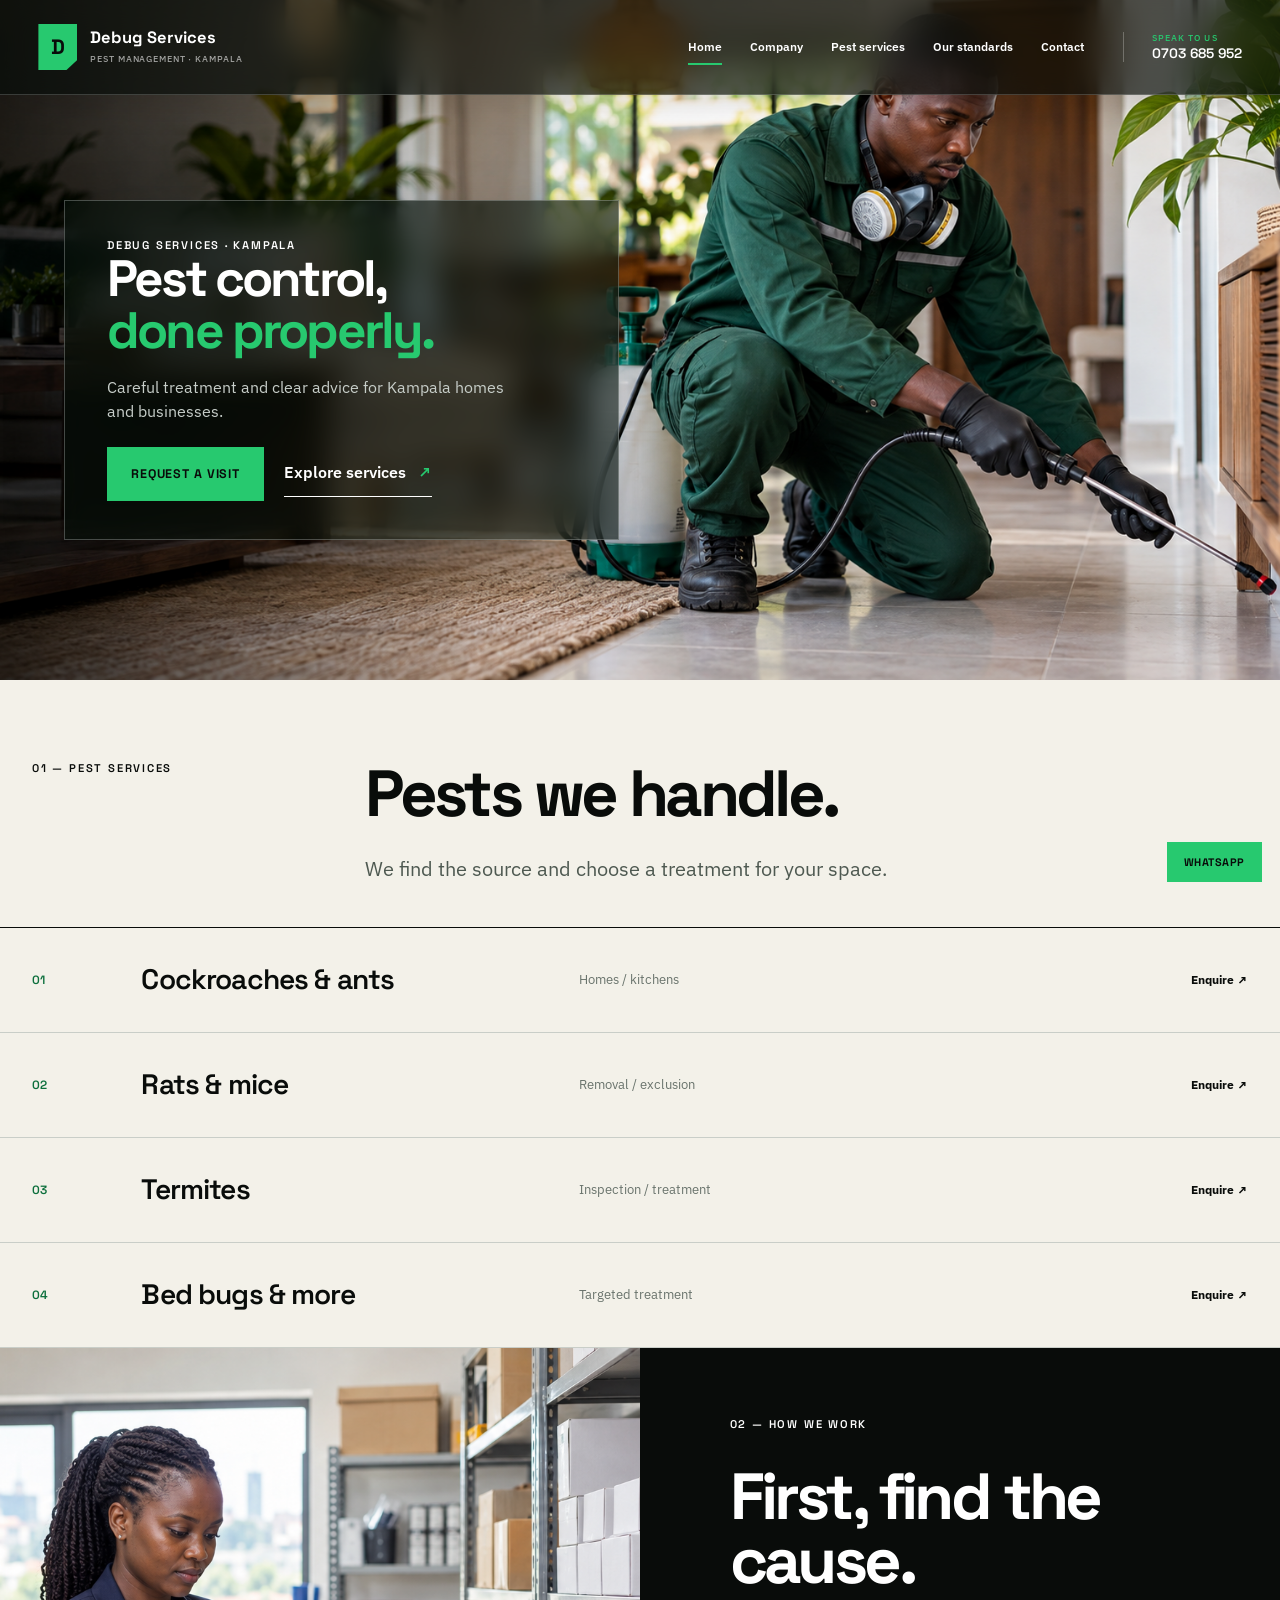
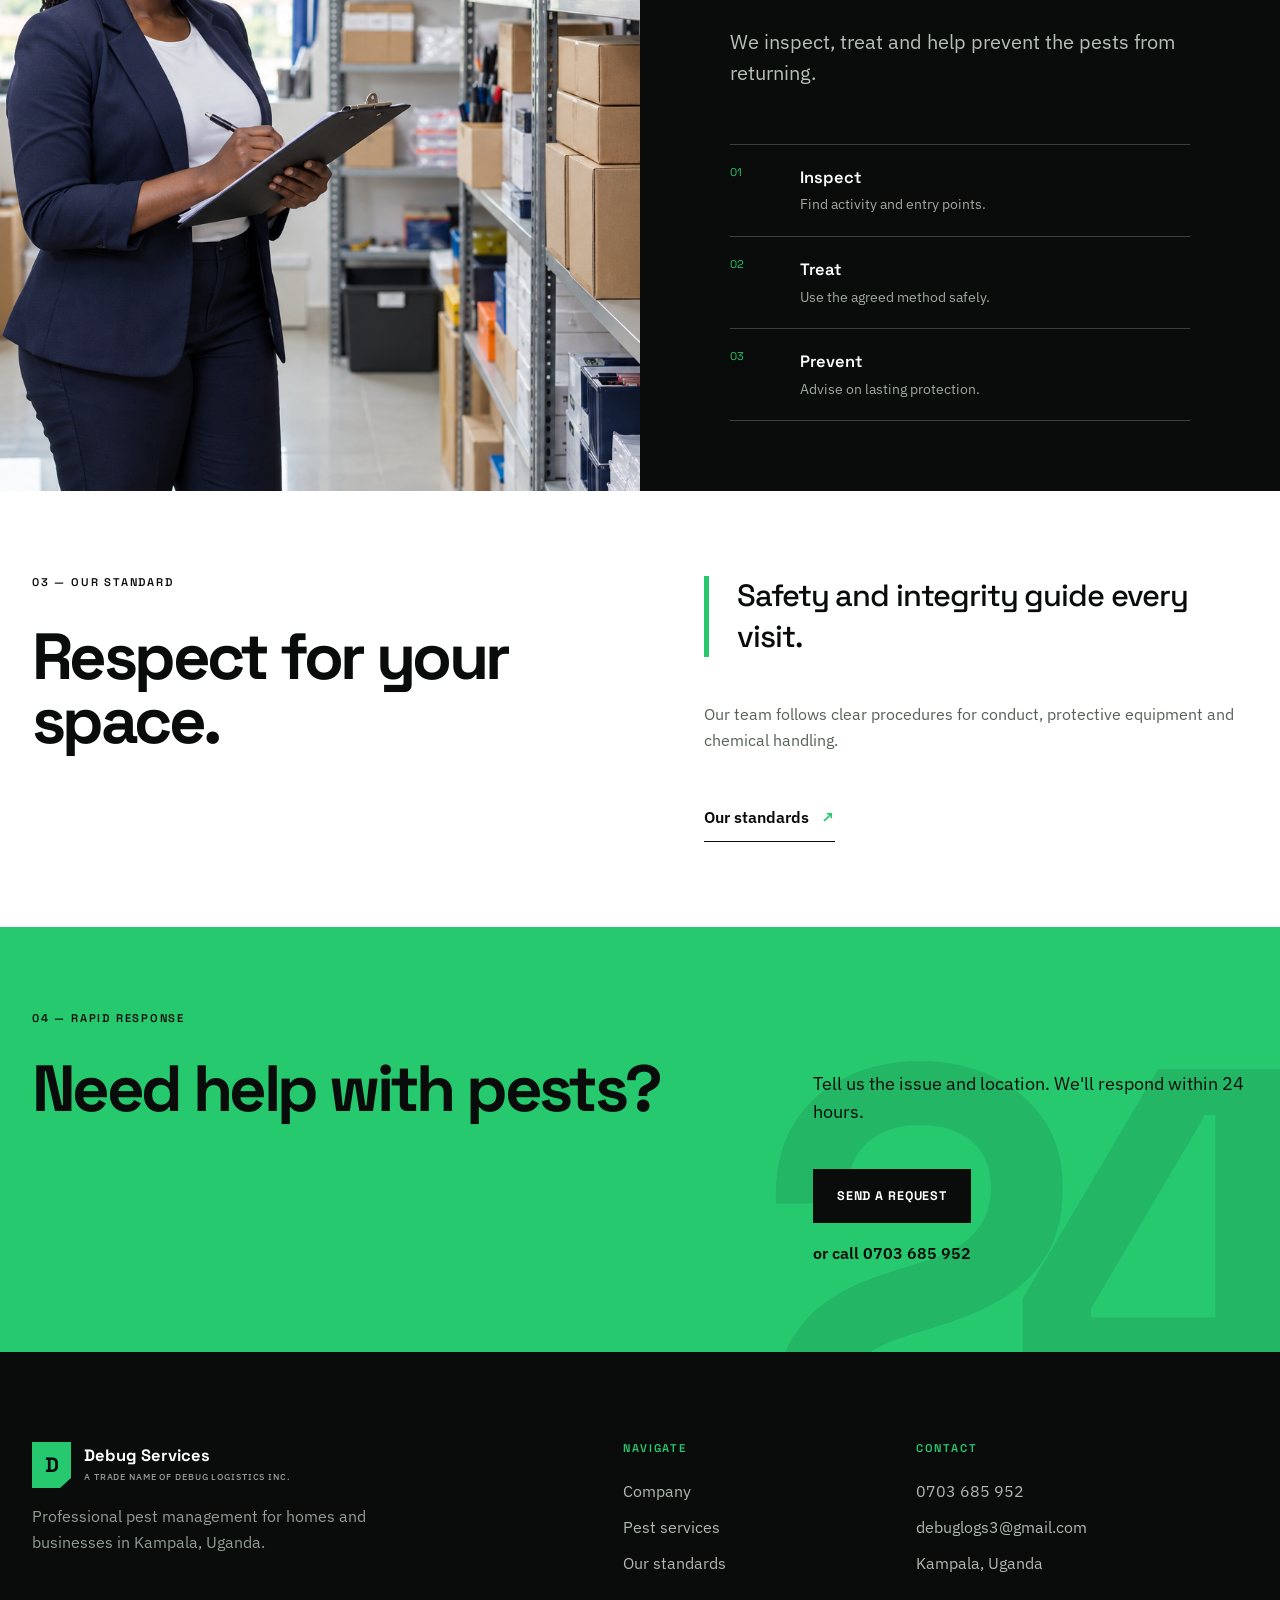
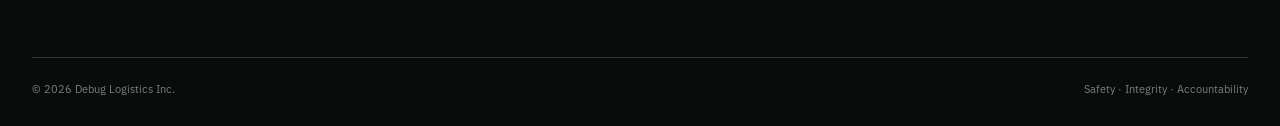
==== index.html @ 0ea34c1d "Shorten home copy and restore compact glass hero" ====
<!doctype html><html lang="en"><head><meta charset="utf-8"><meta name="viewport" content="width=device-width,initial-scale=1"><title>Debug Services | Pest Control in Kampala</title><meta name="description" content="Professional residential and commercial pest management in Kampala, Uganda."><meta name="theme-color" content="#090c0a"><link rel="icon" href="favicon.svg"><link rel="stylesheet" href="assets/styles.css"></head><body>
<header class="site-header"><div class="container header-inner"><a class="brand" href="index.html" aria-label="Debug Services home"><span class="brand-mark">D</span><span class="brand-copy">Debug Services<small>Pest management · Kampala</small></span></a><button class="menu-toggle" aria-expanded="false" aria-label="Open navigation">Menu</button><nav class="nav" aria-label="Main navigation"><a class="active" href="index.html">Home</a><a href="about.html">Company</a><a href="supplies.html">Pest services</a><a href="process.html">Our standards</a><a href="contact.html">Contact</a></nav><a class="header-call" href="tel:+256703685952"><small>Speak to us</small>0703 685 952</a></div></header>
<main>
<section class="hero"><div class="hero-photo"><img src="assets/images/debug-services-hero.png" alt="Pest-control technician treating a Kampala home"></div><div class="hero-block"><p class="issue-label">Debug Services · Kampala</p><h1>Pest control,<br><span>done properly.</span></h1><p>Careful treatment and clear advice for Kampala homes and businesses.</p><div class="hero-actions"><a class="button" href="contact.html#quote">Request a visit</a><a class="plain-link" href="supplies.html">Explore services <span>↗</span></a></div></div></section>

<section class="dispatch"><div class="container dispatch-grid"><p class="section-index">01 — PEST SERVICES</p><div><h2>Pests we handle.</h2><p class="intro">We find the source and choose a treatment for your space.</p></div></div><div class="service-ledger">
<a href="contact.html#quote"><span>01</span><strong>Cockroaches & ants</strong><em>Homes / kitchens</em><b>Enquire ↗</b></a>
<a href="contact.html#quote"><span>02</span><strong>Rats & mice</strong><em>Removal / exclusion</em><b>Enquire ↗</b></a>
<a href="contact.html#quote"><span>03</span><strong>Termites</strong><em>Inspection / treatment</em><b>Enquire ↗</b></a>
<a href="contact.html#quote"><span>04</span><strong>Bed bugs & more</strong><em>Targeted treatment</em><b>Enquire ↗</b></a>
</div></section>

<section class="field-note"><div class="field-image"><img src="assets/images/procurement-stockroom.png" alt="African service professionals reviewing field requirements"></div><div class="field-copy"><p class="section-index">02 — HOW WE WORK</p><h2>First, find the cause.</h2><p class="intro">We inspect, treat and help prevent the pests from returning.</p><ol><li><span>01</span><div><b>Inspect</b><p>Find activity and entry points.</p></div></li><li><span>02</span><div><b>Treat</b><p>Use the agreed method safely.</p></div></li><li><span>03</span><div><b>Prevent</b><p>Advise on lasting protection.</p></div></li></ol></div></section>

<section class="standards"><div class="container"><div class="standards-title"><p class="section-index">03 — OUR STANDARD</p><h2>Respect for your space.</h2></div><div class="standards-body"><blockquote>Safety and integrity guide every visit.</blockquote><p>Our team follows clear procedures for conduct, protective equipment and chemical handling.</p><a class="plain-link" href="process.html">Our standards <span>↗</span></a></div></div></section>

<section class="response"><div class="response-word" aria-hidden="true">24</div><div class="container response-grid"><div><p class="section-index">04 — RAPID RESPONSE</p><h2>Need help with pests?</h2></div><div><p>Tell us the issue and location. We'll respond within 24 hours.</p><a class="button button-dark" href="contact.html#quote">Send a request</a><a class="response-phone" href="tel:+256703685952">or call 0703 685 952</a></div></div></section>
</main>
<footer class="site-footer"><div class="container footer-main"><div><a class="brand" href="index.html"><span class="brand-mark">D</span><span class="brand-copy">Debug Services<small>A trade name of Debug Logistics Inc.</small></span></a><p>Professional pest management for homes and businesses in Kampala, Uganda.</p></div><div><p class="footer-label">Navigate</p><a href="about.html">Company</a><a href="supplies.html">Pest services</a><a href="process.html">Our standards</a></div><div><p class="footer-label">Contact</p><a href="tel:+256703685952">0703 685 952</a><a href="mailto:debuglogs3@gmail.com">debuglogs3@gmail.com</a><p>Kampala, Uganda</p></div></div><div class="container footer-bottom"><span>© <span data-year></span> Debug Logistics Inc.</span><span>Safety · Integrity · Accountability</span></div></footer><a class="whatsapp-float" href="https://wa.me/256703685952" aria-label="Chat on WhatsApp">WhatsApp</a><script src="assets/script.js"></script></body></html>
---- assets/styles.css ----
@import url('https://fonts.googleapis.com/css2?family=IBM+Plex+Sans:wght@400;500;600&family=Space+Grotesk:wght@500;600;700&display=swap');
:root{--black:#090c0a;--coal:#111713;--green:#27c96f;--green-deep:#0c6f3c;--paper:#f3f1e9;--white:#fff;--grey:#a8b0aa;--line:#c9cec8;--display:'Space Grotesk',Arial,sans-serif;--body:'IBM Plex Sans',Arial,sans-serif;--orange:#27c96f;--navy:#090c0a;--navy-2:#111713}
*{box-sizing:border-box}html{scroll-behavior:smooth}body{margin:0;background:var(--paper);color:var(--black);font:400 16px/1.62 var(--body)}body.menu-open{overflow:hidden}a{color:inherit;text-decoration:none}img{display:block;width:100%;height:100%;object-fit:cover}button,input,select,textarea{font:inherit}.container{width:min(1240px,calc(100% - 64px));margin-inline:auto}h1,h2,h3{margin:0;font-family:var(--display);line-height:.98;letter-spacing:-.055em}h1{font-size:clamp(4.2rem,7.7vw,8.5rem)}h2{font-size:clamp(2.8rem,5.1vw,5.7rem)}h3{font-size:1.45rem}.issue-label,.section-index,.footer-label{margin:0;font:600 .7rem/1.2 var(--display);letter-spacing:.16em;text-transform:uppercase}.intro{font-size:clamp(1.12rem,1.6vw,1.35rem);line-height:1.5}.site-header{position:absolute;z-index:50;top:0;width:100%;border-bottom:1px solid rgba(255,255,255,.22);color:#fff}.header-inner{height:94px;display:grid;grid-template-columns:1.2fr auto .8fr;align-items:center;gap:40px}.brand{display:flex;align-items:center;gap:13px}.brand-mark{width:39px;height:46px;display:grid;place-items:center;background:var(--green);color:var(--black);font:700 1.3rem var(--display);clip-path:polygon(0 0,100% 0,100% 78%,72% 100%,0 100%)}.brand-copy{font:700 1.03rem/1 var(--display)}.brand-copy small{display:block;margin-top:6px;color:rgba(255,255,255,.6);font:500 .55rem var(--body);letter-spacing:.1em;text-transform:uppercase}.nav{display:flex;align-items:center;gap:27px}.nav a{position:relative;padding:8px 0;font-size:.76rem;font-weight:600}.nav a:after{content:'';position:absolute;right:0;bottom:0;left:0;height:2px;background:var(--green);transform:scaleX(0);transform-origin:left;transition:transform .22s}.nav a:hover:after,.nav a.active:after{transform:scaleX(1)}.header-call{justify-self:end;border-left:1px solid rgba(255,255,255,.25);padding-left:28px;font:600 .86rem var(--display)}.header-call small{display:block;color:var(--green);font:500 .57rem var(--body);letter-spacing:.12em;text-transform:uppercase}.menu-toggle{display:none}
.hero{position:relative;min-height:920px;background:var(--black);color:#fff}.hero-photo{position:absolute;top:0;right:0;width:58%;height:100%}.hero-photo:before{content:'';position:absolute;z-index:1;inset:0;background:linear-gradient(90deg,var(--black) 0%,transparent 35%)}.hero-block{position:relative;z-index:2;width:min(1240px,calc(100% - 64px));margin:auto;padding-top:230px}.hero-block>p:not(.issue-label){max-width:610px;margin:32px 0;color:#c7cec9;font-size:1.12rem}.hero h1{max-width:820px}.hero h1 span{color:var(--green)}.hero-actions{display:flex;align-items:center;gap:30px}.button{display:inline-flex;min-height:54px;align-items:center;padding:0 24px;background:var(--green);color:var(--black);font:700 .78rem var(--display);text-transform:uppercase;letter-spacing:.07em;transition:background .2s,transform .2s}.button:hover{background:#5ce694;transform:translateY(-2px)}.plain-link{display:inline-flex;gap:12px;align-items:center;padding:10px 0;border-bottom:1px solid currentColor;font-weight:600}.plain-link span{color:var(--green)}.hero-facts{display:flex;gap:0;margin:75px 0 0}.hero-facts div{min-width:185px;padding:17px 25px 0 0;border-top:1px solid rgba(255,255,255,.35)}.hero-facts dt{color:var(--grey);font-size:.67rem;text-transform:uppercase;letter-spacing:.12em}.hero-facts dd{margin:3px 0 0;font-weight:600}.dispatch{padding:130px 0 0}.dispatch-grid{display:grid;grid-template-columns:.45fr 1.55fr;gap:6vw;margin-bottom:75px}.dispatch-grid h2{max-width:900px}.dispatch-grid .intro{max-width:740px;margin:28px 0 0;color:#4e5951}.service-ledger{border-top:1px solid var(--black)}.service-ledger a{display:grid;grid-template-columns:9% 36% 30% 25%;align-items:center;min-height:150px;padding:20px max(32px,calc((100vw - 1240px)/2));border-bottom:1px solid var(--line);transition:background .22s,color .22s}.service-ledger a:hover{background:var(--black);color:#fff}.service-ledger span{color:var(--green-deep);font:600 .75rem var(--display)}.service-ledger strong{font:600 clamp(1.4rem,2.2vw,2rem)/1.1 var(--display);letter-spacing:-.03em}.service-ledger em{color:#69736c;font-style:normal;font-size:.82rem}.service-ledger b{justify-self:end;font-size:.76rem}.field-note{display:grid;grid-template-columns:1fr 1fr;min-height:850px;background:var(--black);color:#fff}.field-image{min-height:700px}.field-image img{object-position:center}.field-copy{padding:110px clamp(40px,7vw,120px)}.field-copy h2{max-width:680px;margin:34px 0}.field-copy>.intro{color:#b8c0ba}.field-copy ol{margin:55px 0 0;padding:0;border-top:1px solid #39423c;list-style:none}.field-copy li{display:grid;grid-template-columns:55px 1fr;gap:15px;padding:20px 0;border-bottom:1px solid #39423c}.field-copy li>span{color:var(--green);font:.7rem var(--display)}.field-copy li b{font:600 1.03rem var(--display)}.field-copy li p{margin:3px 0 0;color:#9fa8a1;font-size:.86rem}.standards{padding:130px 0;background:#fff}.standards>.container{display:grid;grid-template-columns:1fr 1fr;gap:10vw}.standards-title h2{margin-top:35px}.standards-body blockquote{margin:0 0 45px;padding-left:28px;border-left:5px solid var(--green);font:500 clamp(1.5rem,2.4vw,2.2rem)/1.32 var(--display);letter-spacing:-.035em}.standards-body>p{max-width:620px;color:#566159}.standards-body .plain-link{margin-top:25px}.response{position:relative;overflow:hidden;padding:140px 0;background:var(--green)}.response-word{position:absolute;right:-.03em;bottom:-.35em;color:rgba(9,12,10,.1);font:700 35rem/1 var(--display);letter-spacing:-.12em}.response-grid{position:relative;display:grid;grid-template-columns:1.2fr .8fr;gap:10vw}.response h2{margin-top:32px}.response-grid>div:last-child{padding-top:40px}.response-grid>div:last-child p{max-width:500px;font-size:1.1rem}.button-dark{margin-top:25px;background:var(--black);color:#fff}.button-dark:hover{background:#202820}.response-phone{display:block;margin-top:18px;font-weight:600}.site-footer{padding:90px 0 28px;background:var(--black);color:#fff}.footer-main{display:grid;grid-template-columns:1.6fr .7fr 1fr;gap:60px}.footer-main>div:first-child>p{max-width:390px;color:#929c95}.footer-main div:not(:first-child) a,.footer-main div:not(:first-child)>p:not(.footer-label){display:block;margin:10px 0;color:#b0b8b2}.footer-label{margin-bottom:24px;color:var(--green)}.footer-bottom{display:flex;justify-content:space-between;margin-top:70px;padding-top:22px;border-top:1px solid #303832;color:#78827a;font-size:.7rem}.whatsapp-float{position:fixed;right:18px;bottom:18px;z-index:80;padding:13px 17px;background:var(--green);color:var(--black);font:700 .68rem var(--display);letter-spacing:.05em;text-transform:uppercase}
.page-hero{padding:210px 0 105px;background:var(--black);color:#fff}.page-hero-grid{display:grid;grid-template-columns:1.1fr .9fr;gap:10vw;align-items:end}.page-hero h1{font-size:clamp(3.7rem,6.5vw,7rem)}.page-hero p:last-child{color:#acb5ae;font-size:1.12rem}.section{padding:120px 0}.section-heading{display:grid;grid-template-columns:1.1fr .9fr;gap:9vw;margin-bottom:70px}.section-heading>p{color:#58625b}.story-grid{display:grid;grid-template-columns:1fr 1fr;gap:9vw;align-items:center}.story-visual{height:690px}.story-copy .lede{font-size:1.2rem}.category-grid,.values{display:grid;grid-template-columns:repeat(2,1fr);border-top:1px solid var(--black)}.category,.value{min-height:300px;padding:40px 55px 40px 0;border-bottom:1px solid var(--line)}.category:nth-child(even),.value:nth-child(even){padding-left:55px;border-left:1px solid var(--line)}.scope-list{padding:0;list-style:none}.scope-list li{padding:9px 0;border-bottom:1px solid var(--line)}.process-section{background:var(--black);color:#fff}.process-grid{display:grid;grid-template-columns:repeat(4,1fr);margin-top:65px;border-top:1px solid #465048}.process-grid article{padding:35px 30px 20px 0;border-right:1px solid #465048}.process-grid article+article{padding-left:30px}.process-grid span{color:var(--green);font:.7rem var(--display)}.process-grid h3{margin:45px 0 12px}.process-grid p{color:#9da69f;font-size:.86rem}.contact-grid{display:grid;grid-template-columns:.75fr 1.25fr;gap:10vw}.contact-row{display:block;padding:18px 0;border-bottom:1px solid var(--line)}.contact-row small{display:block;color:#667169;text-transform:uppercase}.quote-form{padding:48px;border:1px solid var(--black);background:#fff}.form-grid{display:grid;grid-template-columns:1fr 1fr;gap:20px}.field{margin-bottom:18px}.field.full{grid-column:1/-1}.field label{display:block;margin-bottom:6px;font-weight:600}.field input,.field select,.field textarea{width:100%;padding:14px;border:1px solid #929a94;border-radius:0;background:#fff}.field input:focus,.field select:focus,.field textarea:focus{outline:3px solid rgba(39,201,111,.35);border-color:var(--green-deep)}.field textarea{min-height:140px}.form-note,.form-status{color:#657068;font-size:.76rem}:focus-visible{outline:3px solid var(--green);outline-offset:4px}
@media(max-width:980px){.container,.hero-block{width:min(100% - 36px,760px)}.header-inner{height:78px;grid-template-columns:1fr auto}.header-call{display:none}.menu-toggle{display:block;position:relative;z-index:120;min-width:52px;min-height:44px;border:1px solid rgba(255,255,255,.5);background:transparent;color:#fff}.nav{position:fixed;inset:0;z-index:110;display:flex;flex-direction:column;align-items:stretch;gap:0;padding:110px 28px 35px;background:var(--black);transform:translateX(101%);transition:transform .25s}.nav.open{transform:none}.nav a{padding:15px 0;border-bottom:1px solid #303832;font:600 1.35rem var(--display)}.hero{min-height:850px}.hero-photo{width:100%;opacity:.5}.hero-photo:before{background:rgba(9,12,10,.28)}.hero-block{padding-top:190px}.hero-block>p:not(.issue-label){max-width:560px}.dispatch-grid,.standards>.container,.response-grid,.page-hero-grid,.section-heading,.story-grid,.contact-grid{grid-template-columns:1fr;gap:40px}.service-ledger a{grid-template-columns:50px 1fr auto;padding:25px 18px}.service-ledger em{display:none}.field-note{grid-template-columns:1fr}.field-image{height:520px;min-height:0}.field-copy{padding:80px 30px}.process-grid{grid-template-columns:1fr 1fr}.response-word{font-size:22rem}.footer-main{grid-template-columns:1fr 1fr}.footer-main>div:first-child{grid-column:1/-1}.story-visual{height:520px}}
@media(max-width:580px){body{overflow-x:hidden}h1{font-size:3rem;line-height:1.02}.hero h1 span{display:block}.hero-block>*{min-width:0}.section{padding:85px 0}.hero{min-height:800px}.hero-block{padding-top:145px}.hero-actions{align-items:flex-start;flex-direction:column;gap:15px}.hero-facts{display:grid;grid-template-columns:1fr 1fr;gap:0;margin-top:42px}.hero-facts div{min-width:0;padding-right:10px}.hero-facts div:last-child{grid-column:1/-1}.hero-facts dd{font-size:.78rem}.dispatch{padding-top:90px}.service-ledger a{grid-template-columns:36px 1fr;min-height:120px}.service-ledger a b{display:none}.field-image{height:400px}.standards,.response{padding:90px 0}.category-grid,.values,.process-grid,.form-grid{grid-template-columns:1fr}.category:nth-child(even),.value:nth-child(even){padding-left:0;border-left:0}.process-grid article,.process-grid article+article{padding:28px 0;border-right:0;border-bottom:1px solid #465048}.quote-form{padding:28px}.footer-main{grid-template-columns:1fr}.footer-main>div:first-child{grid-column:auto}.footer-bottom{flex-direction:column;gap:8px}.response-word{font-size:15rem}}
@media(prefers-reduced-motion:reduce){*{scroll-behavior:auto!important;transition:none!important}}
.btn{display:inline-flex;min-height:52px;align-items:center;padding:0 22px;background:var(--green);color:var(--black);font:700 .76rem var(--display);text-transform:uppercase;letter-spacing:.06em}.btn-small{min-height:44px}.eyebrow{margin:0 0 20px;color:var(--green-deep);font:600 .7rem var(--display);letter-spacing:.15em;text-transform:uppercase}.eyebrow.light{color:var(--green)}
.site-header{background:rgba(7,12,9,.58);border-bottom-color:rgba(255,255,255,.18);backdrop-filter:blur(18px) saturate(125%);-webkit-backdrop-filter:blur(18px) saturate(125%)}
.site-header .header-inner{width:100%;max-width:none;margin:0;padding-inline:clamp(22px,3vw,58px);grid-template-columns:auto 1fr auto;gap:clamp(28px,4vw,76px)}
.site-header .nav{justify-self:start;gap:clamp(20px,2.2vw,38px)}
.hero-photo img{object-position:right center}
@media(max-width:980px){.site-header{background:rgba(7,12,9,.72)}.site-header .header-inner{padding-inline:18px;grid-template-columns:1fr auto;gap:18px}.hero-photo img{object-position:72% center}}

/* Refined hero and persistent navigation */
.site-header{position:fixed;background:rgba(7,12,9,.68);box-shadow:0 10px 34px rgba(0,0,0,.12)}
.site-header .header-inner{grid-template-columns:1fr auto auto;gap:clamp(28px,3vw,54px)}
.site-header .nav{justify-self:end}
.hero{min-height:900px}
.hero-photo{width:100%}
.hero-photo:before{background:rgba(9,12,10,.08)}
.hero-photo img{object-position:65% center}
.hero-block{top:165px;width:min(680px,calc(100% - 64px));margin:0 0 0 clamp(32px,5vw,96px);padding:48px 52px;background:rgba(7,12,9,.7);border:1px solid rgba(255,255,255,.2);box-shadow:0 24px 70px rgba(0,0,0,.24);backdrop-filter:blur(13px) saturate(115%);-webkit-backdrop-filter:blur(13px) saturate(115%)}
.hero h1{max-width:600px;font-size:clamp(3.5rem,5.1vw,5.8rem)}
.hero-block>p:not(.issue-label){margin:24px 0;font-size:1rem}
.hero-facts{margin-top:40px}
.page-hero{padding-top:225px}
@media(max-width:980px){.site-header .header-inner{grid-template-columns:1fr auto}.site-header .nav{justify-self:stretch}.hero{min-height:860px}.hero-photo{opacity:1}.hero-photo:before{background:rgba(9,12,10,.22)}.hero-photo img{object-position:68% center}.hero-block{top:125px;width:calc(100% - 36px);margin-inline:18px;padding:38px;background:rgba(7,12,9,.7)}.hero h1{font-size:clamp(3.2rem,9vw,5.1rem)}}
@media(max-width:580px){.hero{min-height:850px}.hero-block{top:105px;padding:28px 24px}.hero h1{font-size:2.85rem}.hero-block>p:not(.issue-label){font-size:.94rem}.hero-facts{margin-top:32px}}

/* Home: a compact glass panel leaves the field photograph in view. */
.hero{min-height:680px;display:flex;align-items:center}
.hero-photo{width:100%;height:100%;inset:0}
.hero-photo:before{display:none}
.hero-photo img{object-position:68% center}
.hero-block{top:auto;width:min(555px,calc(100% - 64px));margin:94px 0 34px clamp(32px,5vw,96px);padding:38px 42px;background:rgba(5,17,11,.62);border:1px solid rgba(255,255,255,.25);box-shadow:0 22px 56px rgba(0,0,0,.22);backdrop-filter:blur(16px) saturate(125%);-webkit-backdrop-filter:blur(16px) saturate(125%)}
.hero h1{max-width:480px;font-size:clamp(3.1rem,4vw,4.3rem);line-height:1.02}
.hero-block>p:not(.issue-label){max-width:420px;margin:18px 0 24px;font-size:1rem;line-height:1.5}
.hero-actions{gap:20px}
.dispatch{padding-top:82px}
.dispatch-grid{margin-bottom:42px}
.service-ledger a{min-height:105px}
.field-note{min-height:0}
.field-image{min-height:530px}
.field-copy{padding-top:70px;padding-bottom:70px}
.standards{padding:85px 0}
.response{padding:85px 0}

@media(max-width:980px){
  .site-header{height:72px;background:#0b100d;backdrop-filter:none;-webkit-backdrop-filter:none}
  .site-header .header-inner{height:72px}
  .site-header .nav{position:fixed;inset:0;width:100vw;height:100dvh;display:flex;flex-direction:column;justify-content:flex-start;align-items:stretch;gap:0;padding:96px 24px 32px;background:#0b100d;overflow-y:auto;overscroll-behavior:contain;z-index:110;transform:translateX(101%);transition:transform .25s ease}
  .site-header .nav.open{transform:translateX(0)}
  .site-header .nav a{display:flex;align-items:center;min-height:60px;padding:8px 2px;border-bottom:1px solid #344038;font:600 1.17rem/1.2 var(--display)}
  .site-header .nav a:after{display:none}
  .site-header .nav a.active{color:var(--green)}
  .menu-toggle{z-index:120;min-width:60px}
  .hero{display:block;min-height:0;padding-top:72px;background:var(--black)}
  .hero-photo{position:relative;inset:auto;width:100%;height:350px;opacity:1}
  .hero-photo:before{display:none}
  .hero-photo img{object-position:68% center}
  .hero-block{position:relative;top:auto;width:calc(100% - 48px);max-width:720px;margin:-60px auto 36px;padding:28px 32px;background:rgba(5,17,11,.82);border:1px solid rgba(255,255,255,.22);box-shadow:0 18px 42px rgba(0,0,0,.23);backdrop-filter:blur(16px) saturate(125%);-webkit-backdrop-filter:blur(16px) saturate(125%)}
  .hero h1{max-width:680px;font-size:clamp(2.8rem,6vw,3.8rem)}
  .hero-block>p:not(.issue-label){max-width:650px}
  .dispatch{padding-top:76px}
  .field-image{min-height:0}
  .page-hero{padding-top:145px}
}

@media(max-width:580px){
  .site-header .header-inner{padding-inline:18px}
  .brand{gap:10px}
  .brand-mark{width:34px;height:40px}
  .brand-copy{font-size:.91rem}
  .brand-copy small{font-size:.48rem}
  .hero-photo{height:250px}
  .hero-photo img{object-position:68% center}
  .hero-block{width:calc(100% - 32px);margin:-38px 16px 30px;padding:22px}
  .hero h1{font-size:clamp(2.1rem,8.5vw,2.55rem);line-height:1.03}
  .hero-block>p:not(.issue-label){margin:15px 0 19px;font-size:.9rem;line-height:1.5}
  .hero-actions{flex-direction:row;flex-wrap:wrap;align-items:center;gap:10px 18px}
  .hero-actions .button{min-height:48px}
  .hero-actions .plain-link{font-size:.82rem}
  .section{padding:68px 0}
  h2{font-size:clamp(2rem,8vw,2.7rem);line-height:1.07}
  .dispatch{padding-top:68px}
  .dispatch-grid{gap:16px;margin-bottom:36px}
  .dispatch-grid .intro{margin-top:18px;font-size:1rem}
  .service-ledger a{min-height:0;padding:20px 18px}
  .service-ledger strong{font-size:1.23rem}
  .field-image{height:270px}
  .field-copy{padding:62px 22px}
  .field-copy h2{margin:22px 0}
  .field-copy>.intro{font-size:1rem}
  .field-copy ol{margin-top:30px}
  .standards,.response{padding:68px 0}
  .standards-title h2,.response h2{margin-top:20px}
  .standards-body blockquote{font-size:1.34rem}
  .page-hero{padding:130px 0 62px}
  .page-hero h1{font-size:clamp(2.4rem,9vw,3rem)}
  .page-hero p:last-child{font-size:1rem}
  .category,.value{min-height:0;padding:25px 0}
  .category h3,.value h3{font-size:1.24rem}
  .quote-form{padding:22px}
  .whatsapp-float{display:none}
}
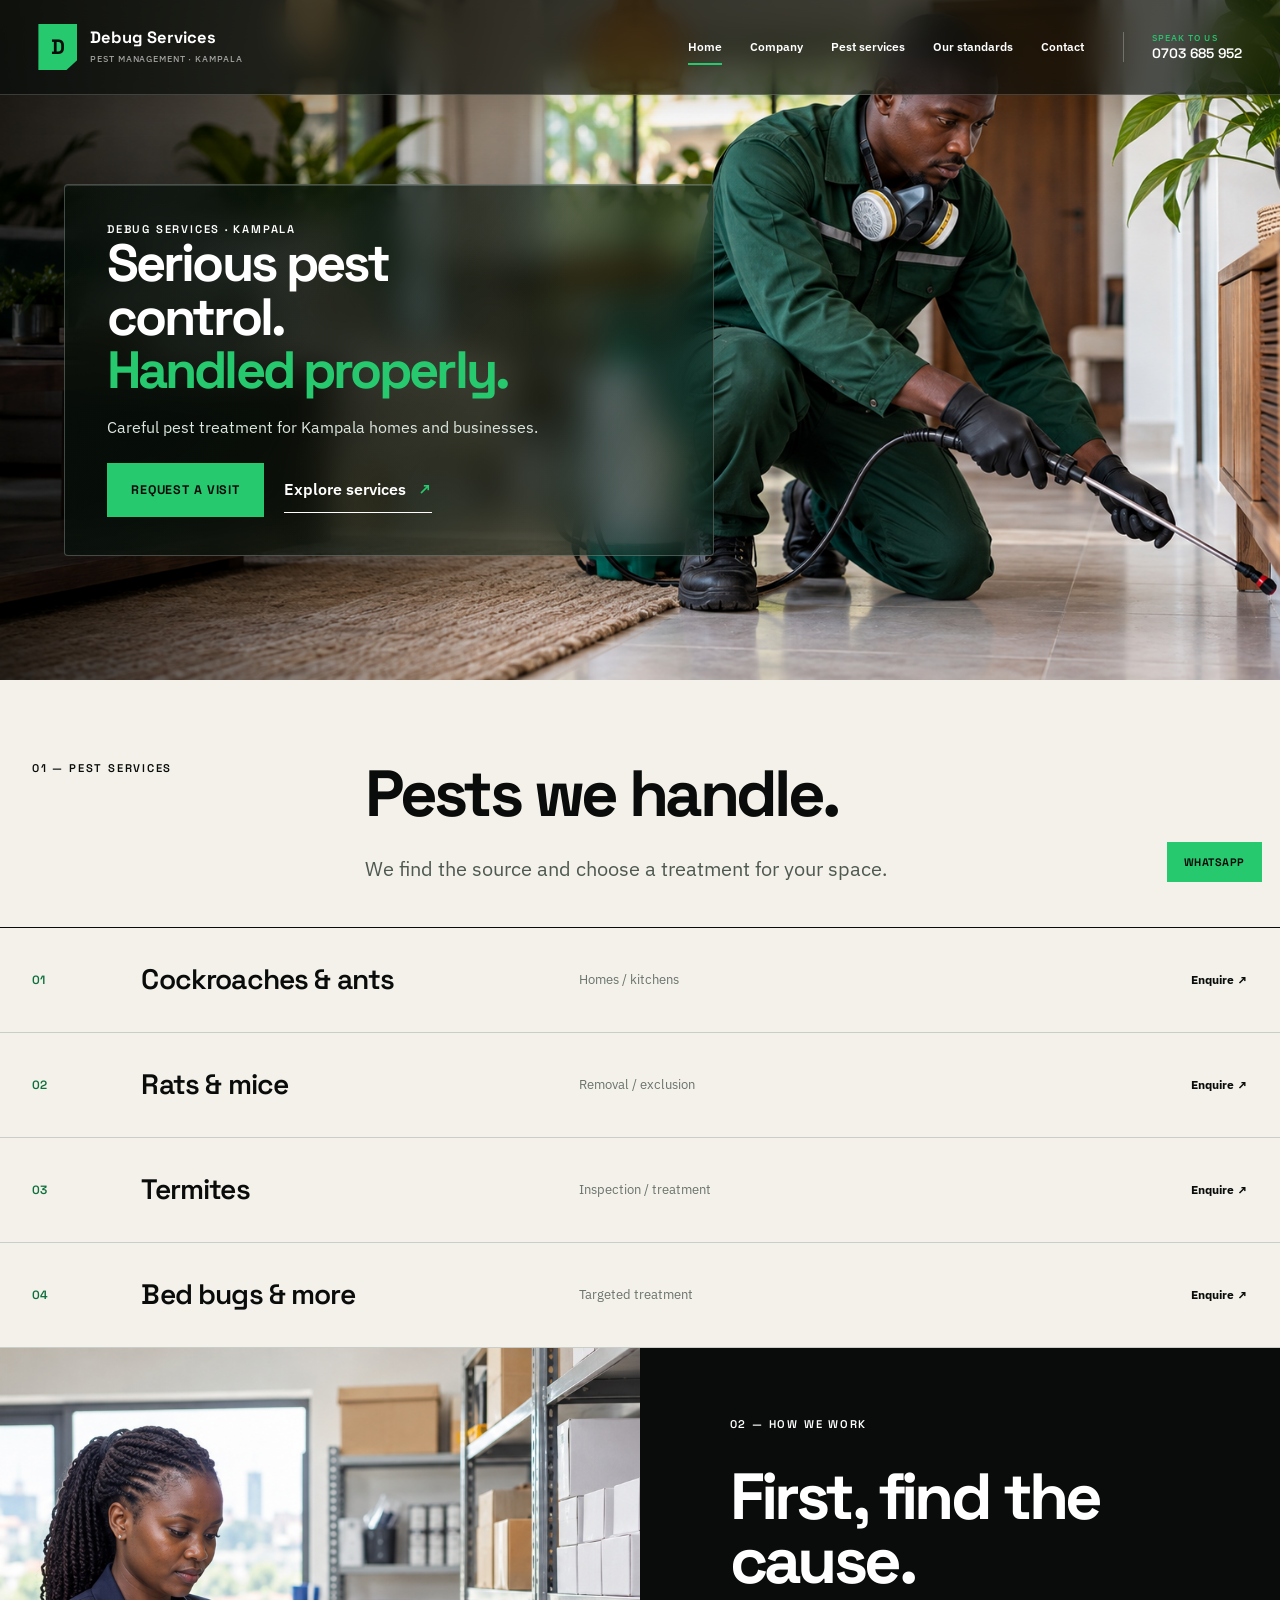
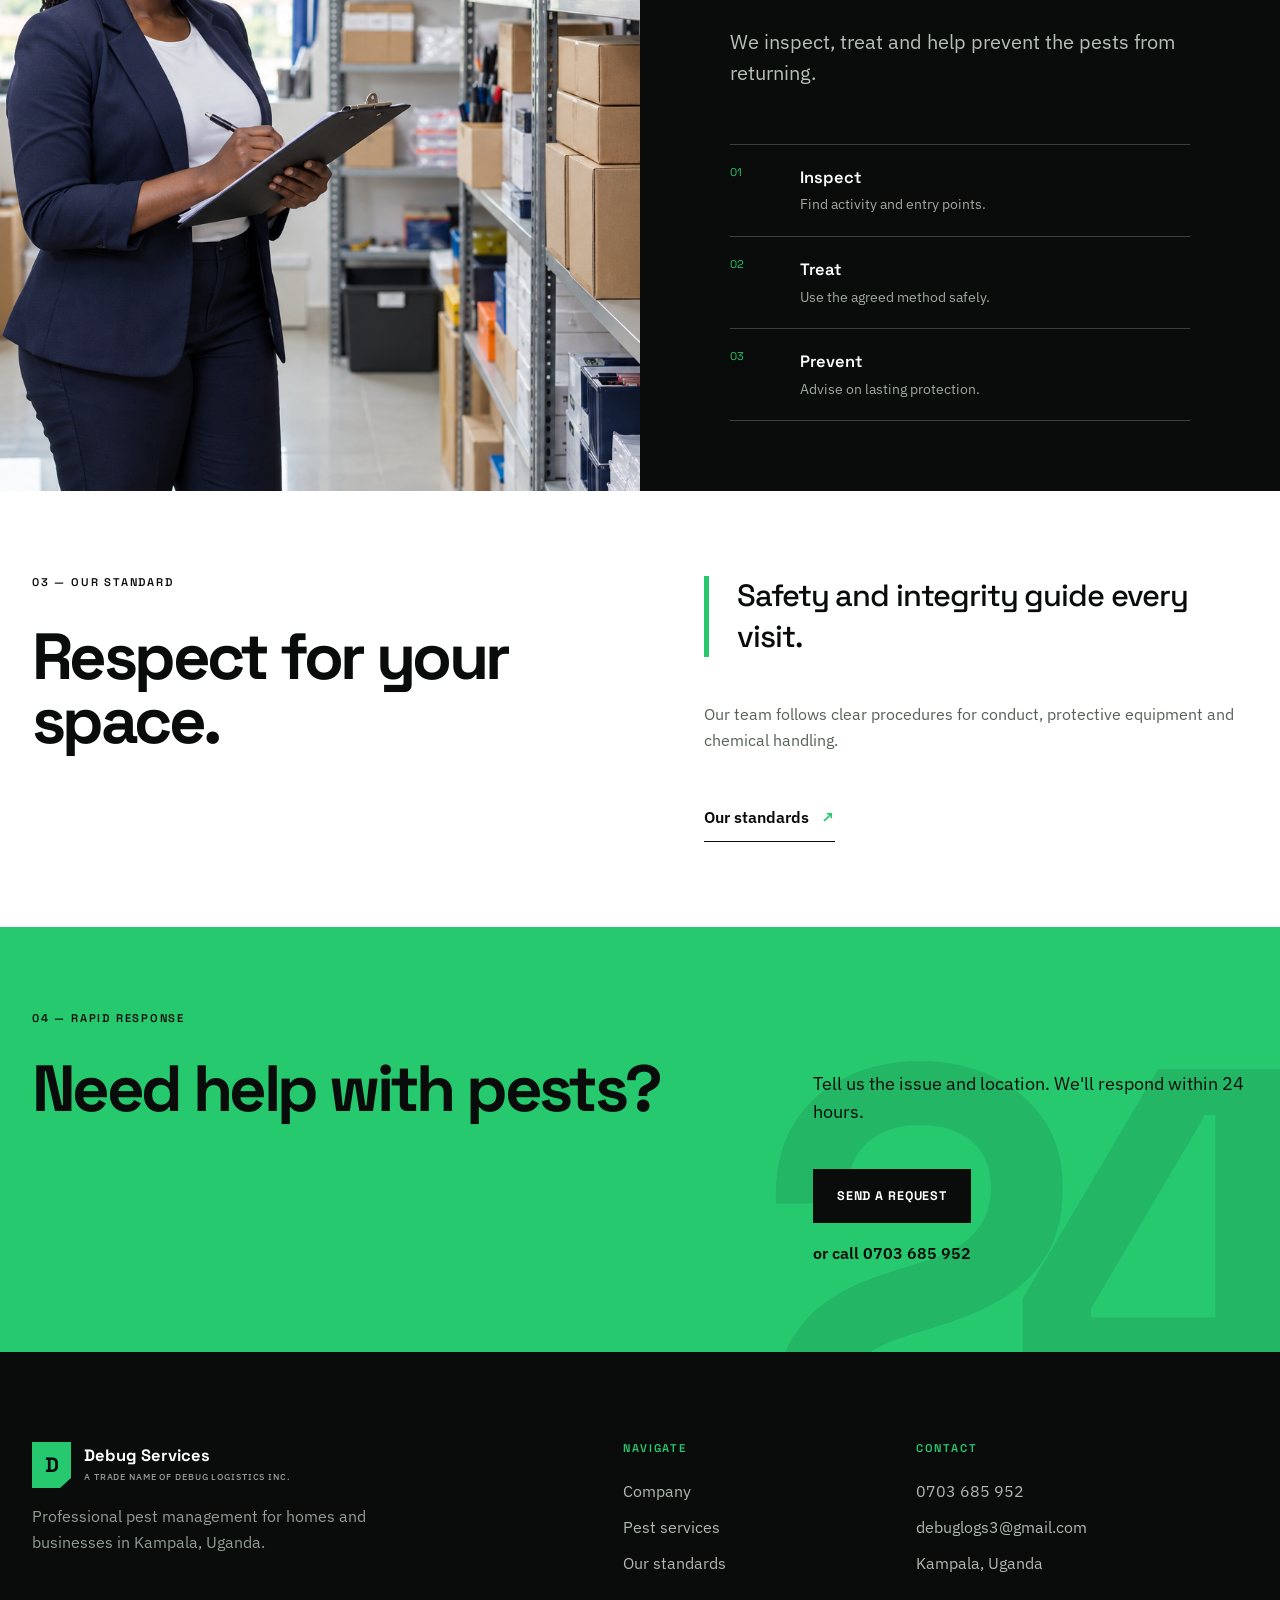
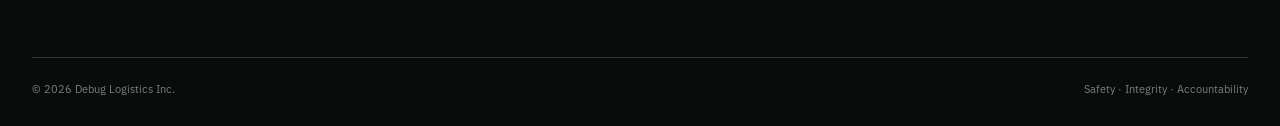
==== commit 82f66802: "Restore dark glass hero card with concise copy" ====
--- a/index.html
+++ b/index.html
@@ -1,7 +1,7 @@
 <!doctype html><html lang="en"><head><meta charset="utf-8"><meta name="viewport" content="width=device-width,initial-scale=1"><title>Debug Services | Pest Control in Kampala</title><meta name="description" content="Professional residential and commercial pest management in Kampala, Uganda."><meta name="theme-color" content="#090c0a"><link rel="icon" href="favicon.svg"><link rel="stylesheet" href="assets/styles.css"></head><body>
 <header class="site-header"><div class="container header-inner"><a class="brand" href="index.html" aria-label="Debug Services home"><span class="brand-mark">D</span><span class="brand-copy">Debug Services<small>Pest management · Kampala</small></span></a><button class="menu-toggle" aria-expanded="false" aria-label="Open navigation">Menu</button><nav class="nav" aria-label="Main navigation"><a class="active" href="index.html">Home</a><a href="about.html">Company</a><a href="supplies.html">Pest services</a><a href="process.html">Our standards</a><a href="contact.html">Contact</a></nav><a class="header-call" href="tel:+256703685952"><small>Speak to us</small>0703 685 952</a></div></header>
 <main>
-<section class="hero"><div class="hero-photo"><img src="assets/images/debug-services-hero.png" alt="Pest-control technician treating a Kampala home"></div><div class="hero-block"><p class="issue-label">Debug Services · Kampala</p><h1>Pest control,<br><span>done properly.</span></h1><p>Careful treatment and clear advice for Kampala homes and businesses.</p><div class="hero-actions"><a class="button" href="contact.html#quote">Request a visit</a><a class="plain-link" href="supplies.html">Explore services <span>↗</span></a></div></div></section>
+<section class="hero"><div class="hero-photo"><img src="assets/images/debug-services-hero.png" alt="Pest-control technician treating a Kampala home"></div><div class="hero-block"><p class="issue-label">Debug Services · Kampala</p><h1>Serious pest<br>control.<br><span>Handled properly.</span></h1><p>Careful pest treatment for Kampala homes and businesses.</p><div class="hero-actions"><a class="button" href="contact.html#quote">Request a visit</a><a class="plain-link" href="supplies.html">Explore services <span>↗</span></a></div></div></section>
 
 <section class="dispatch"><div class="container dispatch-grid"><p class="section-index">01 — PEST SERVICES</p><div><h2>Pests we handle.</h2><p class="intro">We find the source and choose a treatment for your space.</p></div></div><div class="service-ledger">
 <a href="contact.html#quote"><span>01</span><strong>Cockroaches & ants</strong><em>Homes / kitchens</em><b>Enquire ↗</b></a>
--- a/assets/styles.css
+++ b/assets/styles.css
@@ -29,14 +29,16 @@
 @media(max-width:980px){.site-header .header-inner{grid-template-columns:1fr auto}.site-header .nav{justify-self:stretch}.hero{min-height:860px}.hero-photo{opacity:1}.hero-photo:before{background:rgba(9,12,10,.22)}.hero-photo img{object-position:68% center}.hero-block{top:125px;width:calc(100% - 36px);margin-inline:18px;padding:38px;background:rgba(7,12,9,.7)}.hero h1{font-size:clamp(3.2rem,9vw,5.1rem)}}
 @media(max-width:580px){.hero{min-height:850px}.hero-block{top:105px;padding:28px 24px}.hero h1{font-size:2.85rem}.hero-block>p:not(.issue-label){font-size:.94rem}.hero-facts{margin-top:32px}}
 
-/* Home: a compact glass panel leaves the field photograph in view. */
+/* Home: a dark, translucent glass card over the field photograph. */
 .hero{min-height:680px;display:flex;align-items:center}
 .hero-photo{width:100%;height:100%;inset:0}
 .hero-photo:before{display:none}
 .hero-photo img{object-position:68% center}
-.hero-block{top:auto;width:min(555px,calc(100% - 64px));margin:94px 0 34px clamp(32px,5vw,96px);padding:38px 42px;background:rgba(5,17,11,.62);border:1px solid rgba(255,255,255,.25);box-shadow:0 22px 56px rgba(0,0,0,.22);backdrop-filter:blur(16px) saturate(125%);-webkit-backdrop-filter:blur(16px) saturate(125%)}
-.hero h1{max-width:480px;font-size:clamp(3.1rem,4vw,4.3rem);line-height:1.02}
-.hero-block>p:not(.issue-label){max-width:420px;margin:18px 0 24px;font-size:1rem;line-height:1.5}
+.hero-block{top:auto;width:min(650px,calc(100% - 64px));margin:94px 0 34px clamp(32px,5vw,96px);padding:38px 42px;color:#fff;background:linear-gradient(120deg,rgba(7,15,10,.76),rgba(4,28,18,.54));border:1px solid rgba(255,255,255,.24);border-radius:4px;box-shadow:0 26px 70px rgba(0,0,0,.3),inset 0 1px 0 rgba(255,255,255,.16);backdrop-filter:blur(18px) saturate(125%);-webkit-backdrop-filter:blur(18px) saturate(125%)}
+.hero-block .issue-label{color:#fff}
+.hero h1{max-width:590px;font-size:clamp(3.1rem,4.1vw,4.3rem);line-height:1.02}
+.hero h1 span{color:var(--green)}
+.hero-block>p:not(.issue-label){max-width:470px;margin:18px 0 24px;color:#dce7df;font-size:1rem;line-height:1.5}
 .hero-actions{gap:20px}
 .dispatch{padding-top:82px}
 .dispatch-grid{margin-bottom:42px}
@@ -56,11 +58,11 @@
   .site-header .nav a:after{display:none}
   .site-header .nav a.active{color:var(--green)}
   .menu-toggle{z-index:120;min-width:60px}
-  .hero{display:block;min-height:0;padding-top:72px;background:var(--black)}
-  .hero-photo{position:relative;inset:auto;width:100%;height:350px;opacity:1}
+  .hero{display:flex;align-items:flex-end;min-height:650px;padding:100px 24px 30px;background:var(--black)}
+  .hero-photo{position:absolute;inset:72px 0 0;width:100%;height:auto;opacity:1}
   .hero-photo:before{display:none}
   .hero-photo img{object-position:68% center}
-  .hero-block{position:relative;top:auto;width:calc(100% - 48px);max-width:720px;margin:-60px auto 36px;padding:28px 32px;background:rgba(5,17,11,.82);border:1px solid rgba(255,255,255,.22);box-shadow:0 18px 42px rgba(0,0,0,.23);backdrop-filter:blur(16px) saturate(125%);-webkit-backdrop-filter:blur(16px) saturate(125%)}
+  .hero-block{position:relative;top:auto;width:min(100%,620px);max-width:none;margin:0;padding:28px 32px;background:linear-gradient(120deg,rgba(7,15,10,.76),rgba(4,28,18,.54));border:1px solid rgba(255,255,255,.24);box-shadow:0 18px 42px rgba(0,0,0,.3);backdrop-filter:blur(18px) saturate(125%);-webkit-backdrop-filter:blur(18px) saturate(125%)}
   .hero h1{max-width:680px;font-size:clamp(2.8rem,6vw,3.8rem)}
   .hero-block>p:not(.issue-label){max-width:650px}
   .dispatch{padding-top:76px}
@@ -74,10 +76,11 @@
   .brand-mark{width:34px;height:40px}
   .brand-copy{font-size:.91rem}
   .brand-copy small{font-size:.48rem}
-  .hero-photo{height:250px}
-  .hero-photo img{object-position:68% center}
-  .hero-block{width:calc(100% - 32px);margin:-38px 16px 30px;padding:22px}
-  .hero h1{font-size:clamp(2.1rem,8.5vw,2.55rem);line-height:1.03}
+  .hero{min-height:610px;padding:96px 16px 20px}
+  .hero-photo{inset:72px 0 0;height:auto}
+  .hero-photo img{object-position:67% center}
+  .hero-block{width:100%;margin:0;padding:22px}
+  .hero h1{font-size:clamp(2rem,7.8vw,2.5rem);line-height:1.03}
   .hero-block>p:not(.issue-label){margin:15px 0 19px;font-size:.9rem;line-height:1.5}
   .hero-actions{flex-direction:row;flex-wrap:wrap;align-items:center;gap:10px 18px}
   .hero-actions .button{min-height:48px}
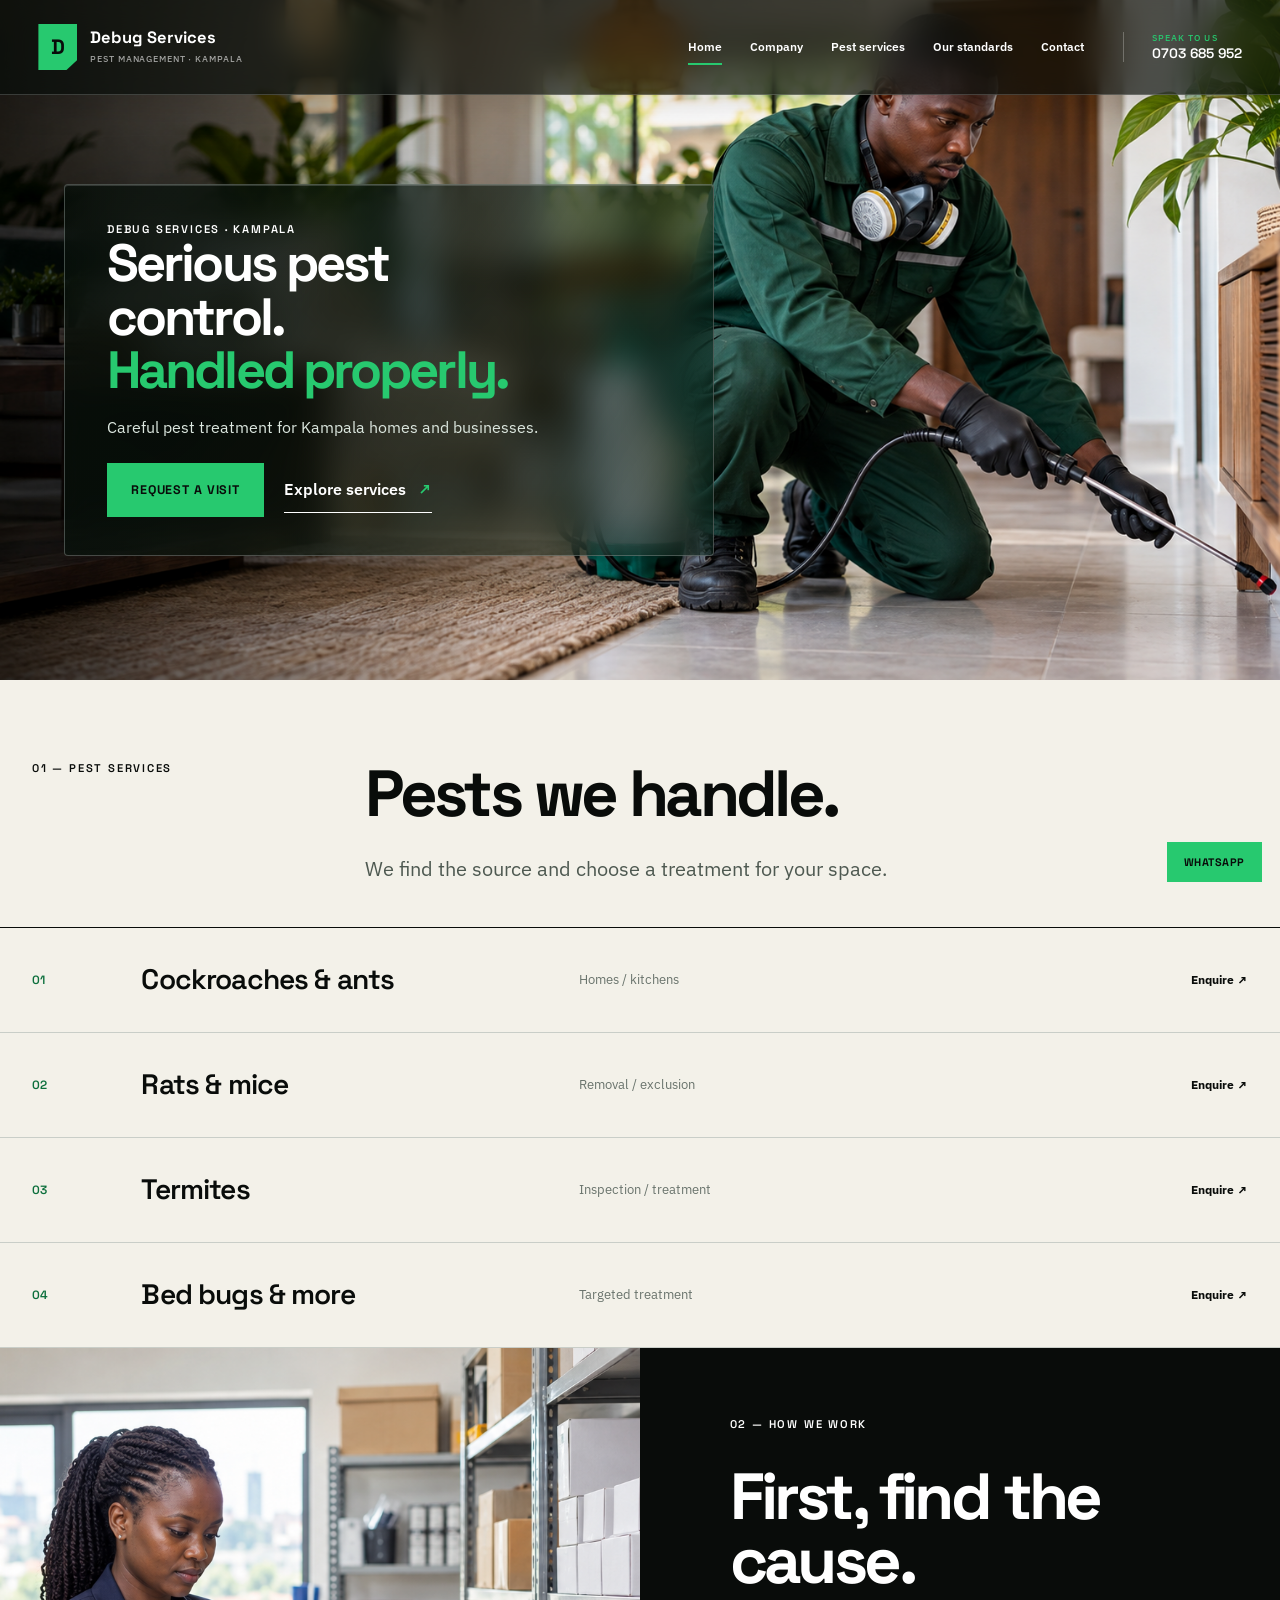
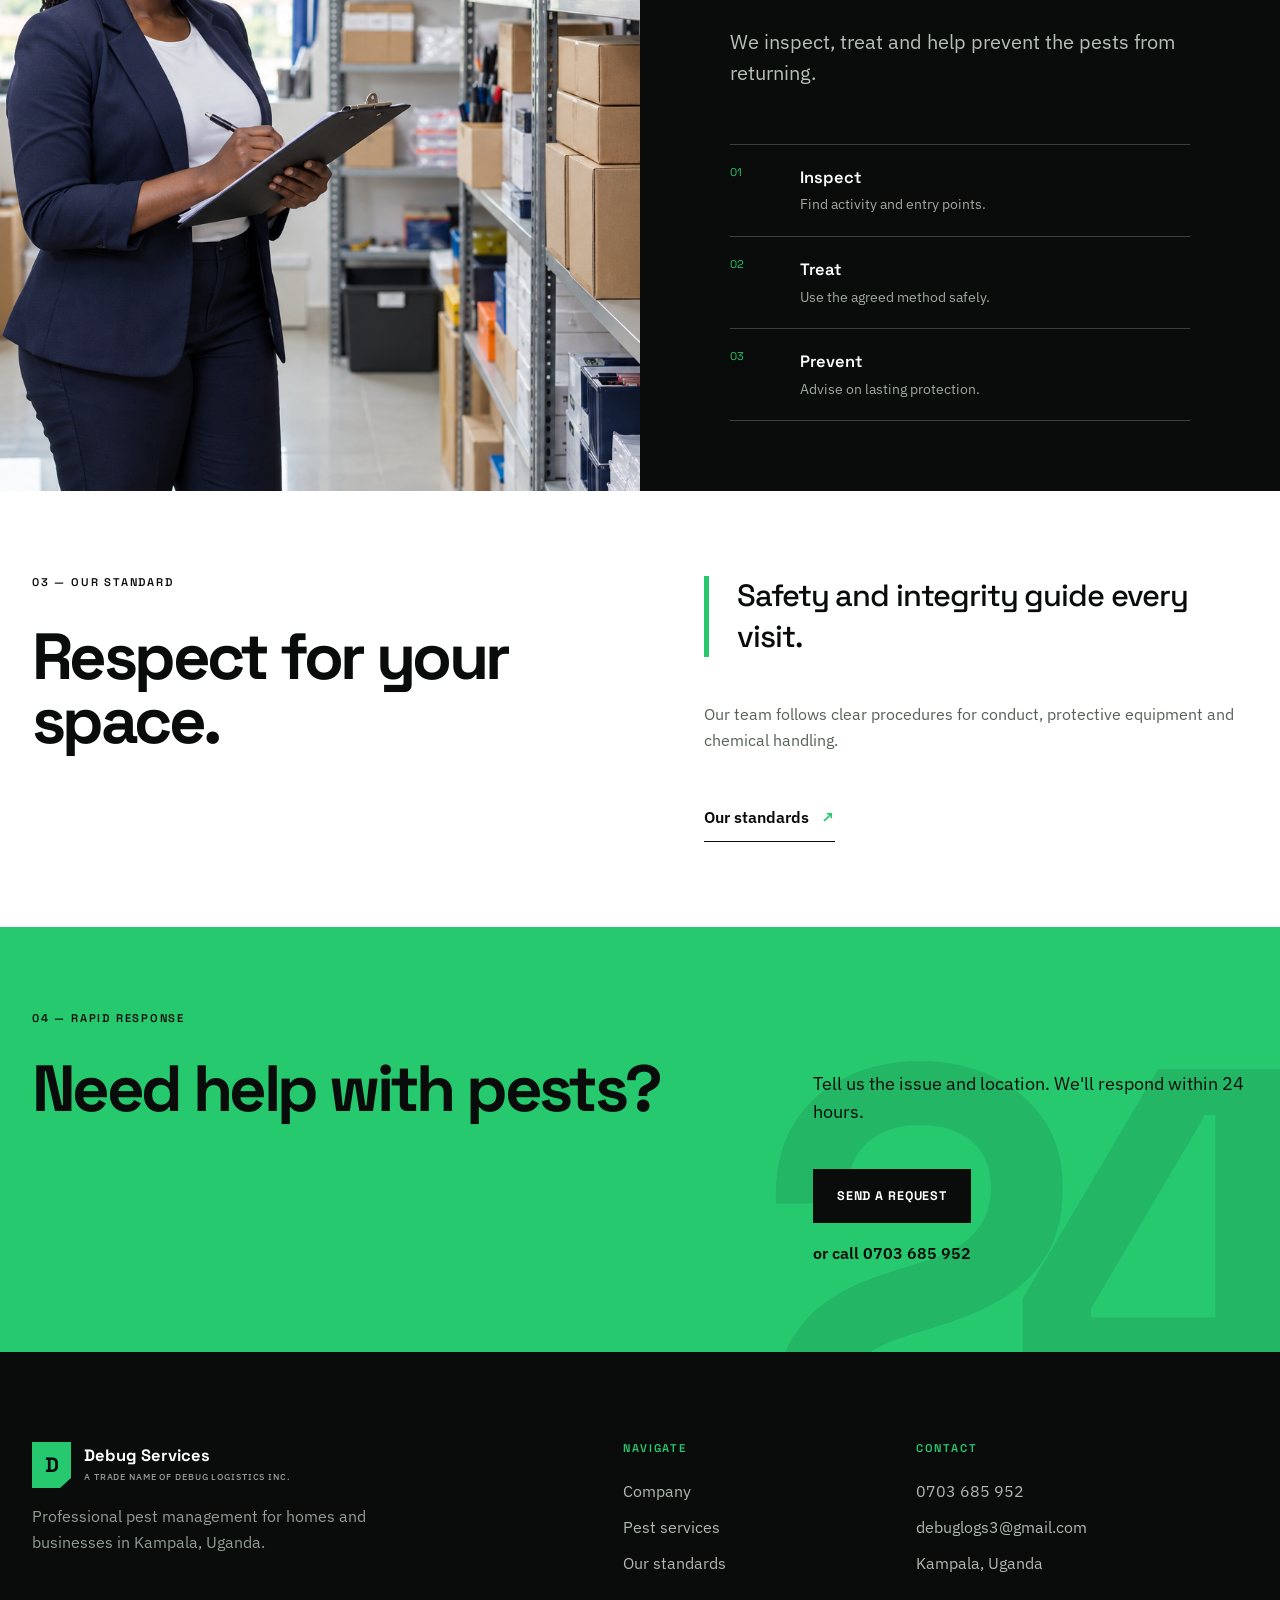
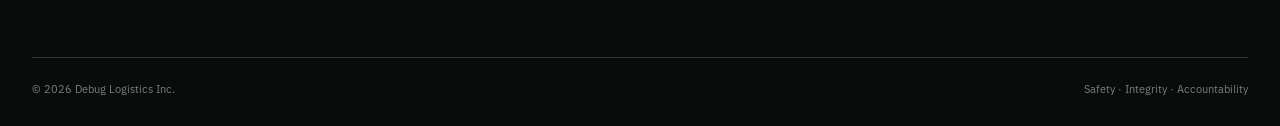
==== commit 584b18ed: "Refresh home stylesheet cache for glass card" ====
--- a/index.html
+++ b/index.html
@@ -1,4 +1,4 @@
-<!doctype html><html lang="en"><head><meta charset="utf-8"><meta name="viewport" content="width=device-width,initial-scale=1"><title>Debug Services | Pest Control in Kampala</title><meta name="description" content="Professional residential and commercial pest management in Kampala, Uganda."><meta name="theme-color" content="#090c0a"><link rel="icon" href="favicon.svg"><link rel="stylesheet" href="assets/styles.css"></head><body>
+<!doctype html><html lang="en"><head><meta charset="utf-8"><meta name="viewport" content="width=device-width,initial-scale=1"><title>Debug Services | Pest Control in Kampala</title><meta name="description" content="Professional residential and commercial pest management in Kampala, Uganda."><meta name="theme-color" content="#090c0a"><link rel="icon" href="favicon.svg"><link rel="stylesheet" href="assets/styles.css?v=dark-glass-20261016"></head><body>
 <header class="site-header"><div class="container header-inner"><a class="brand" href="index.html" aria-label="Debug Services home"><span class="brand-mark">D</span><span class="brand-copy">Debug Services<small>Pest management · Kampala</small></span></a><button class="menu-toggle" aria-expanded="false" aria-label="Open navigation">Menu</button><nav class="nav" aria-label="Main navigation"><a class="active" href="index.html">Home</a><a href="about.html">Company</a><a href="supplies.html">Pest services</a><a href="process.html">Our standards</a><a href="contact.html">Contact</a></nav><a class="header-call" href="tel:+256703685952"><small>Speak to us</small>0703 685 952</a></div></header>
 <main>
 <section class="hero"><div class="hero-photo"><img src="assets/images/debug-services-hero.png" alt="Pest-control technician treating a Kampala home"></div><div class="hero-block"><p class="issue-label">Debug Services · Kampala</p><h1>Serious pest<br>control.<br><span>Handled properly.</span></h1><p>Careful pest treatment for Kampala homes and businesses.</p><div class="hero-actions"><a class="button" href="contact.html#quote">Request a visit</a><a class="plain-link" href="supplies.html">Explore services <span>↗</span></a></div></div></section>
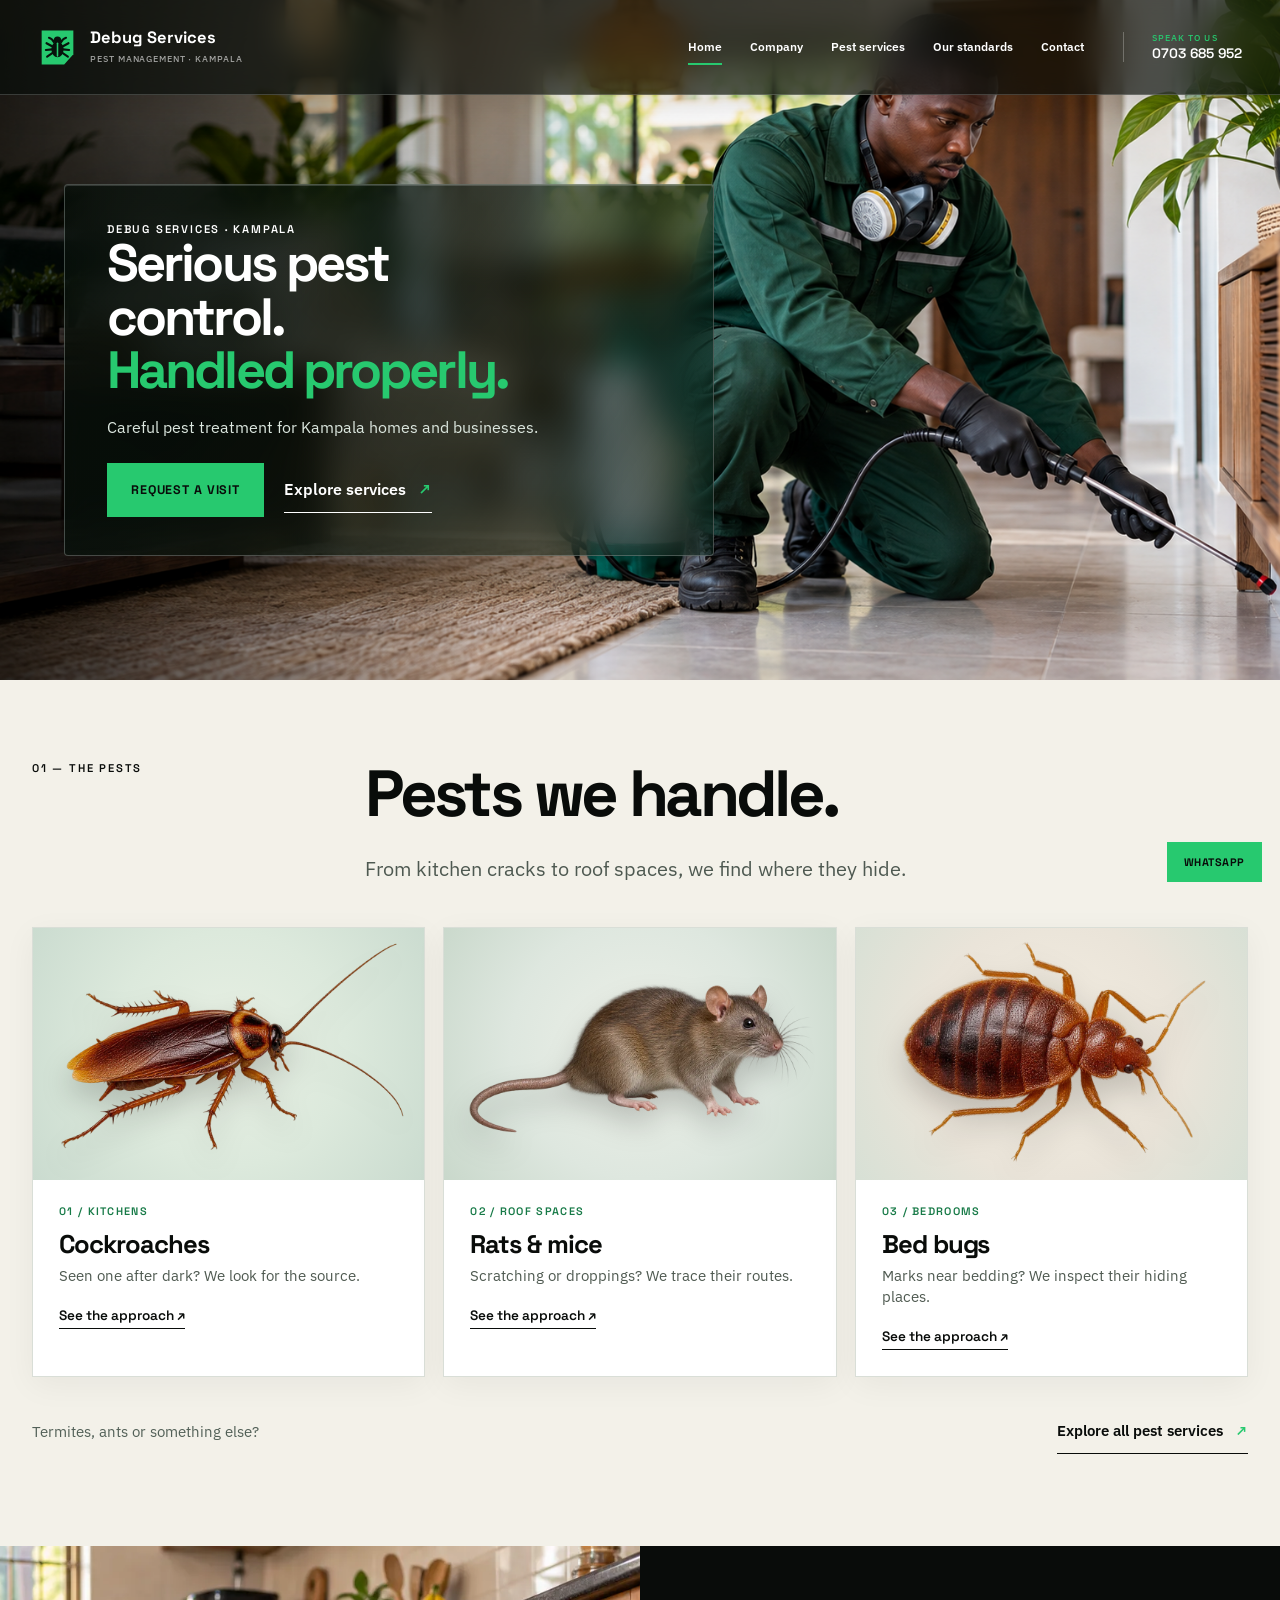
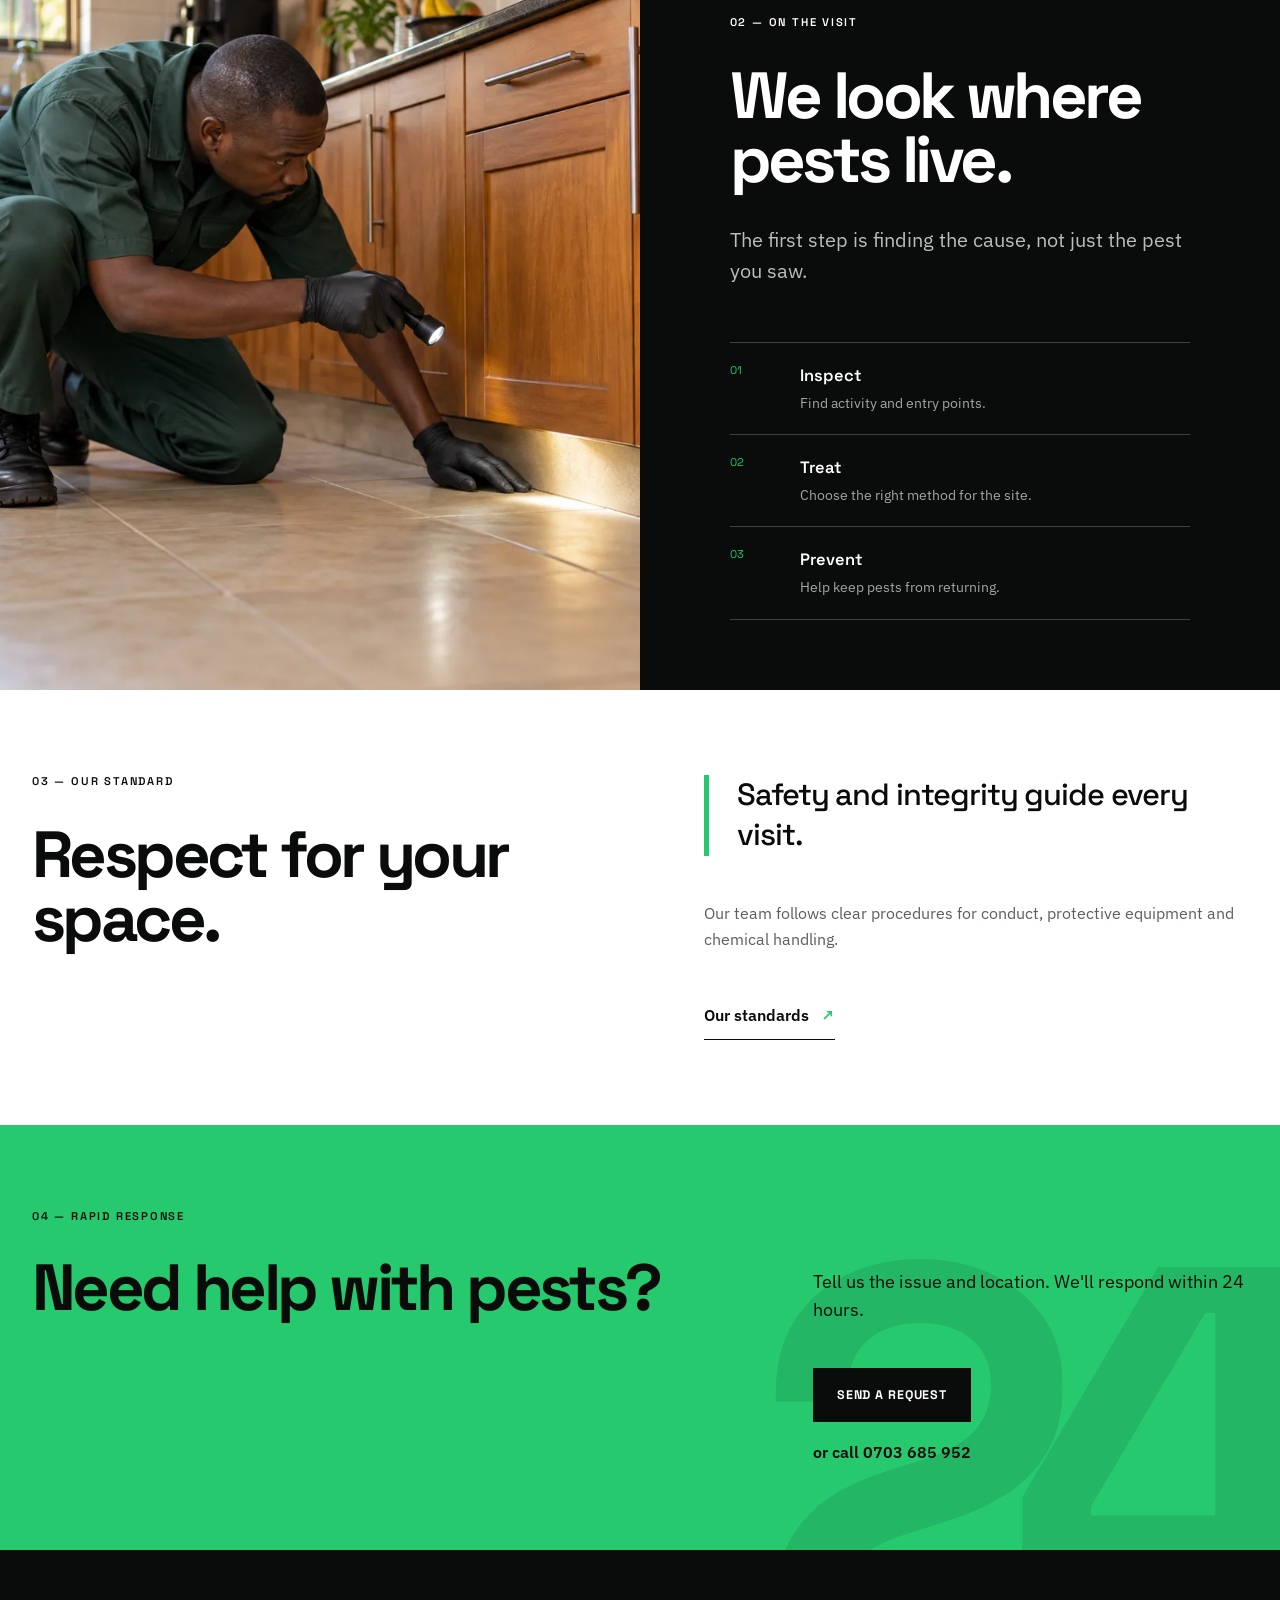
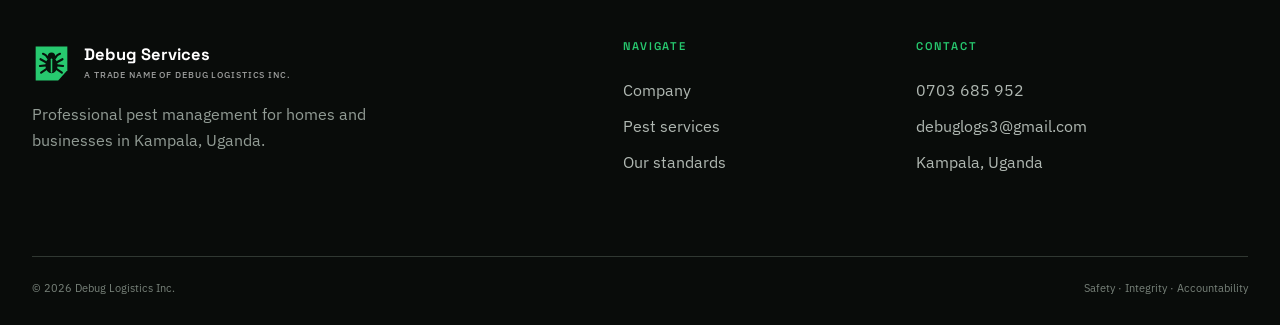
==== commit 11644a31: "Add pest-led storytelling and original visual assets" ====
--- a/index.html
+++ b/index.html
@@ -1,19 +1,18 @@
-<!doctype html><html lang="en"><head><meta charset="utf-8"><meta name="viewport" content="width=device-width,initial-scale=1"><title>Debug Services | Pest Control in Kampala</title><meta name="description" content="Professional residential and commercial pest management in Kampala, Uganda."><meta name="theme-color" content="#090c0a"><link rel="icon" href="favicon.svg"><link rel="stylesheet" href="assets/styles.css?v=dark-glass-20261016"></head><body>
+<!doctype html><html lang="en"><head><meta charset="utf-8"><meta name="viewport" content="width=device-width,initial-scale=1"><title>Debug Services | Pest Control in Kampala</title><meta name="description" content="Professional residential and commercial pest management in Kampala, Uganda."><meta name="theme-color" content="#090c0a"><link rel="icon" href="favicon.svg?v=pest-story-20261016"><link rel="stylesheet" href="assets/styles.css?v=pest-story-20261016"></head><body>
 <header class="site-header"><div class="container header-inner"><a class="brand" href="index.html" aria-label="Debug Services home"><span class="brand-mark">D</span><span class="brand-copy">Debug Services<small>Pest management · Kampala</small></span></a><button class="menu-toggle" aria-expanded="false" aria-label="Open navigation">Menu</button><nav class="nav" aria-label="Main navigation"><a class="active" href="index.html">Home</a><a href="about.html">Company</a><a href="supplies.html">Pest services</a><a href="process.html">Our standards</a><a href="contact.html">Contact</a></nav><a class="header-call" href="tel:+256703685952"><small>Speak to us</small>0703 685 952</a></div></header>
 <main>
 <section class="hero"><div class="hero-photo"><img src="assets/images/debug-services-hero.png" alt="Pest-control technician treating a Kampala home"></div><div class="hero-block"><p class="issue-label">Debug Services · Kampala</p><h1>Serious pest<br>control.<br><span>Handled properly.</span></h1><p>Careful pest treatment for Kampala homes and businesses.</p><div class="hero-actions"><a class="button" href="contact.html#quote">Request a visit</a><a class="plain-link" href="supplies.html">Explore services <span>↗</span></a></div></div></section>
 
-<section class="dispatch"><div class="container dispatch-grid"><p class="section-index">01 — PEST SERVICES</p><div><h2>Pests we handle.</h2><p class="intro">We find the source and choose a treatment for your space.</p></div></div><div class="service-ledger">
-<a href="contact.html#quote"><span>01</span><strong>Cockroaches & ants</strong><em>Homes / kitchens</em><b>Enquire ↗</b></a>
-<a href="contact.html#quote"><span>02</span><strong>Rats & mice</strong><em>Removal / exclusion</em><b>Enquire ↗</b></a>
-<a href="contact.html#quote"><span>03</span><strong>Termites</strong><em>Inspection / treatment</em><b>Enquire ↗</b></a>
-<a href="contact.html#quote"><span>04</span><strong>Bed bugs & more</strong><em>Targeted treatment</em><b>Enquire ↗</b></a>
-</div></section>
+<section class="dispatch" id="pests"><div class="container dispatch-grid"><p class="section-index">01 — THE PESTS</p><div><h2>Pests we handle.</h2><p class="intro">From kitchen cracks to roof spaces, we find where they hide.</p></div></div><div class="container pest-gallery">
+<a class="pest-card reveal" href="supplies.html#cockroaches"><span class="pest-card-image"><img src="assets/images/pest-cockroach.webp" alt="" loading="lazy"></span><span class="pest-card-body"><small>01 / KITCHENS</small><strong>Cockroaches</strong><span>Seen one after dark? We look for the source.</span><b>See the approach ↗</b></span></a>
+<a class="pest-card reveal" href="supplies.html#rodents"><span class="pest-card-image"><img src="assets/images/pest-rat.webp" alt="" loading="lazy"></span><span class="pest-card-body"><small>02 / ROOF SPACES</small><strong>Rats &amp; mice</strong><span>Scratching or droppings? We trace their routes.</span><b>See the approach ↗</b></span></a>
+<a class="pest-card reveal" href="supplies.html#bedbugs"><span class="pest-card-image"><img src="assets/images/pest-bed-bug.webp" alt="" loading="lazy"></span><span class="pest-card-body"><small>03 / BEDROOMS</small><strong>Bed bugs</strong><span>Marks near bedding? We inspect their hiding places.</span><b>See the approach ↗</b></span></a>
+</div><div class="container pest-more"><span>Termites, ants or something else?</span><a class="plain-link" href="supplies.html">Explore all pest services <span>↗</span></a></div></section>
 
-<section class="field-note"><div class="field-image"><img src="assets/images/procurement-stockroom.png" alt="African service professionals reviewing field requirements"></div><div class="field-copy"><p class="section-index">02 — HOW WE WORK</p><h2>First, find the cause.</h2><p class="intro">We inspect, treat and help prevent the pests from returning.</p><ol><li><span>01</span><div><b>Inspect</b><p>Find activity and entry points.</p></div></li><li><span>02</span><div><b>Treat</b><p>Use the agreed method safely.</p></div></li><li><span>03</span><div><b>Prevent</b><p>Advise on lasting protection.</p></div></li></ol></div></section>
+<section class="field-note"><div class="field-image"><img src="assets/images/technician-inspection.webp" alt="Technician inspecting a kitchen cabinet base for pest entry points" loading="lazy"></div><div class="field-copy reveal"><p class="section-index">02 — ON THE VISIT</p><h2>We look where pests live.</h2><p class="intro">The first step is finding the cause, not just the pest you saw.</p><ol><li><span>01</span><div><b>Inspect</b><p>Find activity and entry points.</p></div></li><li><span>02</span><div><b>Treat</b><p>Choose the right method for the site.</p></div></li><li><span>03</span><div><b>Prevent</b><p>Help keep pests from returning.</p></div></li></ol></div></section>
 
 <section class="standards"><div class="container"><div class="standards-title"><p class="section-index">03 — OUR STANDARD</p><h2>Respect for your space.</h2></div><div class="standards-body"><blockquote>Safety and integrity guide every visit.</blockquote><p>Our team follows clear procedures for conduct, protective equipment and chemical handling.</p><a class="plain-link" href="process.html">Our standards <span>↗</span></a></div></div></section>
 
 <section class="response"><div class="response-word" aria-hidden="true">24</div><div class="container response-grid"><div><p class="section-index">04 — RAPID RESPONSE</p><h2>Need help with pests?</h2></div><div><p>Tell us the issue and location. We'll respond within 24 hours.</p><a class="button button-dark" href="contact.html#quote">Send a request</a><a class="response-phone" href="tel:+256703685952">or call 0703 685 952</a></div></div></section>
 </main>
-<footer class="site-footer"><div class="container footer-main"><div><a class="brand" href="index.html"><span class="brand-mark">D</span><span class="brand-copy">Debug Services<small>A trade name of Debug Logistics Inc.</small></span></a><p>Professional pest management for homes and businesses in Kampala, Uganda.</p></div><div><p class="footer-label">Navigate</p><a href="about.html">Company</a><a href="supplies.html">Pest services</a><a href="process.html">Our standards</a></div><div><p class="footer-label">Contact</p><a href="tel:+256703685952">0703 685 952</a><a href="mailto:debuglogs3@gmail.com">debuglogs3@gmail.com</a><p>Kampala, Uganda</p></div></div><div class="container footer-bottom"><span>© <span data-year></span> Debug Logistics Inc.</span><span>Safety · Integrity · Accountability</span></div></footer><a class="whatsapp-float" href="https://wa.me/256703685952" aria-label="Chat on WhatsApp">WhatsApp</a><script src="assets/script.js"></script></body></html>
+<footer class="site-footer"><div class="container footer-main"><div><a class="brand" href="index.html"><span class="brand-mark">D</span><span class="brand-copy">Debug Services<small>A trade name of Debug Logistics Inc.</small></span></a><p>Professional pest management for homes and businesses in Kampala, Uganda.</p></div><div><p class="footer-label">Navigate</p><a href="about.html">Company</a><a href="supplies.html">Pest services</a><a href="process.html">Our standards</a></div><div><p class="footer-label">Contact</p><a href="tel:+256703685952">0703 685 952</a><a href="mailto:debuglogs3@gmail.com">debuglogs3@gmail.com</a><p>Kampala, Uganda</p></div></div><div class="container footer-bottom"><span>© <span data-year></span> Debug Logistics Inc.</span><span>Safety · Integrity · Accountability</span></div></footer><a class="whatsapp-float" href="https://wa.me/256703685952" aria-label="Chat on WhatsApp">WhatsApp</a><script src="assets/script.js?v=pest-story-20261016"></script></body></html>
--- a/assets/styles.css
+++ b/assets/styles.css
@@ -108,3 +108,93 @@
   .quote-form{padding:22px}
   .whatsapp-float{display:none}
 }
+
+/* Pest-led storytelling and a shield-and-insect identity. */
+.brand-mark{flex:none;background:url('../favicon.svg') center/contain no-repeat;clip-path:none;color:transparent;font-size:0}
+.dispatch{padding-bottom:92px}
+.pest-gallery{display:grid;grid-template-columns:repeat(3,minmax(0,1fr));gap:18px}
+.pest-card{display:flex;flex-direction:column;min-width:0;overflow:hidden;background:#fff;border:1px solid #d9ded7;box-shadow:0 8px 30px rgba(10,25,14,.05);transition:transform .3s ease,box-shadow .3s ease,border-color .3s ease}
+.pest-card:hover,.pest-card:focus-visible{transform:translateY(-7px);border-color:#89ba9b;box-shadow:0 22px 45px rgba(10,25,14,.13)}
+.pest-card-image{display:block;height:252px;background:radial-gradient(circle at 50% 48%,#e8f0e4 0,#dce9dc 50%,#cadbcf 100%);overflow:hidden}
+.pest-card:nth-child(2) .pest-card-image{background:radial-gradient(circle at 50% 48%,#edf0e8 0,#dee7df 55%,#c9d8cb 100%)}
+.pest-card:nth-child(3) .pest-card-image{background:radial-gradient(circle at 50% 48%,#f4eee2 0,#eae4d9 55%,#d7e0d5 100%)}
+.pest-card-image img{width:100%;height:100%;padding:8px 16px;object-fit:contain;filter:drop-shadow(0 15px 14px rgba(0,0,0,.19));transition:transform .4s ease}
+.pest-card:hover .pest-card-image img{transform:scale(1.055) rotate(-1deg)}
+.pest-card-body{display:flex;flex:1;flex-direction:column;align-items:flex-start;padding:24px 26px 26px}
+.pest-card-body small{color:#177a47;font:600 .68rem var(--display);letter-spacing:.12em}
+.pest-card-body strong{margin:12px 0 7px;font:700 clamp(1.35rem,2vw,1.8rem)/1.1 var(--display);letter-spacing:-.04em}
+.pest-card-body>span{color:#4f5a51;font-size:.92rem;line-height:1.45}
+.pest-card-body b{margin-top:21px;padding-bottom:4px;border-bottom:1px solid var(--black);font:600 .85rem var(--display)}
+.pest-more{display:flex;align-items:center;justify-content:space-between;gap:20px;margin-top:31px;color:#526057;font-size:.95rem}
+.pest-more .plain-link{color:var(--black)}
+.field-image img{object-position:46% center}
+.pest-page-hero{position:relative;overflow:hidden;isolation:isolate;padding:180px 0 78px}
+.pest-page-hero .page-hero-grid{position:relative;z-index:2}
+.pest-page-hero .page-hero-grid>p{max-width:390px}
+.page-hero-cutout{position:absolute;z-index:1;right:-5%;bottom:-96px;width:min(42vw,570px);height:auto;opacity:.4;filter:grayscale(.2);transform:rotate(-12deg);pointer-events:none}
+.pest-guide{padding:55px 32px 100px;background:var(--paper)}
+.pest-story{display:grid;grid-template-columns:1.02fr .98fr;max-width:1240px;min-height:425px;margin:0 auto 24px;background:#fff;border:1px solid #d9ded7;scroll-margin-top:110px}
+.pest-story-reverse .pest-story-art{order:2}
+.pest-story-art{display:grid;place-items:center;min-width:0;min-height:400px;background:radial-gradient(circle at 50% 50%,#eaf0e8 0,#dce8dd 57%,#cbd9cd 100%);overflow:hidden}
+.pest-story:nth-child(3) .pest-story-art{background:radial-gradient(circle at 50% 50%,#f4eee2 0,#eae3d8 57%,#d8ded3 100%)}
+.pest-story-art img{width:100%;height:100%;max-height:390px;padding:20px;object-fit:contain;filter:drop-shadow(0 18px 18px rgba(0,0,0,.17))}
+.pest-story-copy{display:flex;flex-direction:column;align-items:flex-start;justify-content:center;padding:44px clamp(32px,5vw,78px)}
+.pest-story-copy h2{margin:5px 0 22px;font-size:clamp(2.8rem,4vw,4.6rem)}
+.pest-story-copy .story-sign{margin:0;font:600 1.14rem var(--display)}
+.pest-story-copy>p:not(.eyebrow):not(.story-sign){max-width:460px;margin:16px 0 20px;color:#4d5950}
+.other-pests{padding:94px 0;background:#0d2417;color:#fff}
+.other-pests-grid{display:grid;grid-template-columns:1fr 1fr;gap:8vw;align-items:center}
+.other-pests h2{max-width:560px;margin:18px 0 0}
+.other-pests-grid>div:last-child p{max-width:470px;color:#c4d3c8;font-size:1.08rem}
+.other-pests .button{margin-top:18px}
+html.motion-ready .reveal{opacity:0;transform:translateY(28px);transition:opacity .7s ease,transform .7s ease}
+html.motion-ready .reveal.visible{opacity:1;transform:none}
+.pest-gallery .reveal:nth-child(2){transition-delay:.1s}
+.pest-gallery .reveal:nth-child(3){transition-delay:.2s}
+@media (prefers-reduced-motion:no-preference){
+  .hero-photo img{animation:hero-breathe 18s ease-in-out infinite alternate}
+  .pest-card-image img{animation:pest-drift 5.5s ease-in-out infinite alternate}
+  .pest-card:nth-child(2) .pest-card-image img{animation-delay:-2s}
+  .pest-card:nth-child(3) .pest-card-image img{animation-delay:-3.5s}
+}
+@keyframes hero-breathe{to{transform:scale(1.035)}}
+@keyframes pest-drift{to{transform:translateY(-8px)}}
+@media(max-width:980px){
+  .pest-gallery{gap:12px}
+  .pest-card-image{height:205px}
+  .pest-card-body{padding:20px}
+  .pest-story{grid-template-columns:1fr 1fr}
+  .pest-story-art{min-height:350px}
+  .page-hero-cutout{width:420px;right:-105px;opacity:.2}
+}
+@media(max-width:700px){
+  .pest-page-hero{padding:126px 0 62px}
+  .pest-gallery{grid-template-columns:1fr;max-width:560px}
+  .pest-card{display:grid;grid-template-columns:40% 60%;min-height:182px}
+  .pest-card-image{height:100%;min-height:182px}
+  .pest-card-image img{padding:10px}
+  .pest-card-body{padding:20px 18px}
+  .pest-card-body strong{margin:7px 0 5px}
+  .pest-card-body b{margin-top:11px}
+  .pest-more{align-items:flex-start;flex-direction:column;gap:4px}
+  .pest-guide{padding:28px 18px 64px}
+  .pest-story{grid-template-columns:1fr;min-height:0;margin-bottom:20px}
+  .pest-story-reverse .pest-story-art{order:0}
+  .pest-story-art{min-height:260px;height:260px}
+  .pest-story-art img{max-height:260px}
+  .pest-story-copy{padding:30px 24px 35px}
+  .pest-story-copy h2{font-size:clamp(2.4rem,9vw,3.5rem)}
+  .other-pests{padding:68px 0}
+  .other-pests-grid{grid-template-columns:1fr;gap:18px}
+  .page-hero-cutout{width:270px;right:-85px;bottom:-48px;opacity:.18}
+}
+@media(max-width:390px){
+  .pest-card{grid-template-columns:36% 64%}
+  .pest-card-body{padding:17px 14px}
+  .pest-card-body strong{font-size:1.22rem}
+  .pest-card-body>span{font-size:.82rem}
+}
+@media(prefers-reduced-motion:reduce){
+  html.motion-ready .reveal{opacity:1;transform:none;transition:none}
+  .hero-photo img,.pest-card-image img{animation:none}
+}
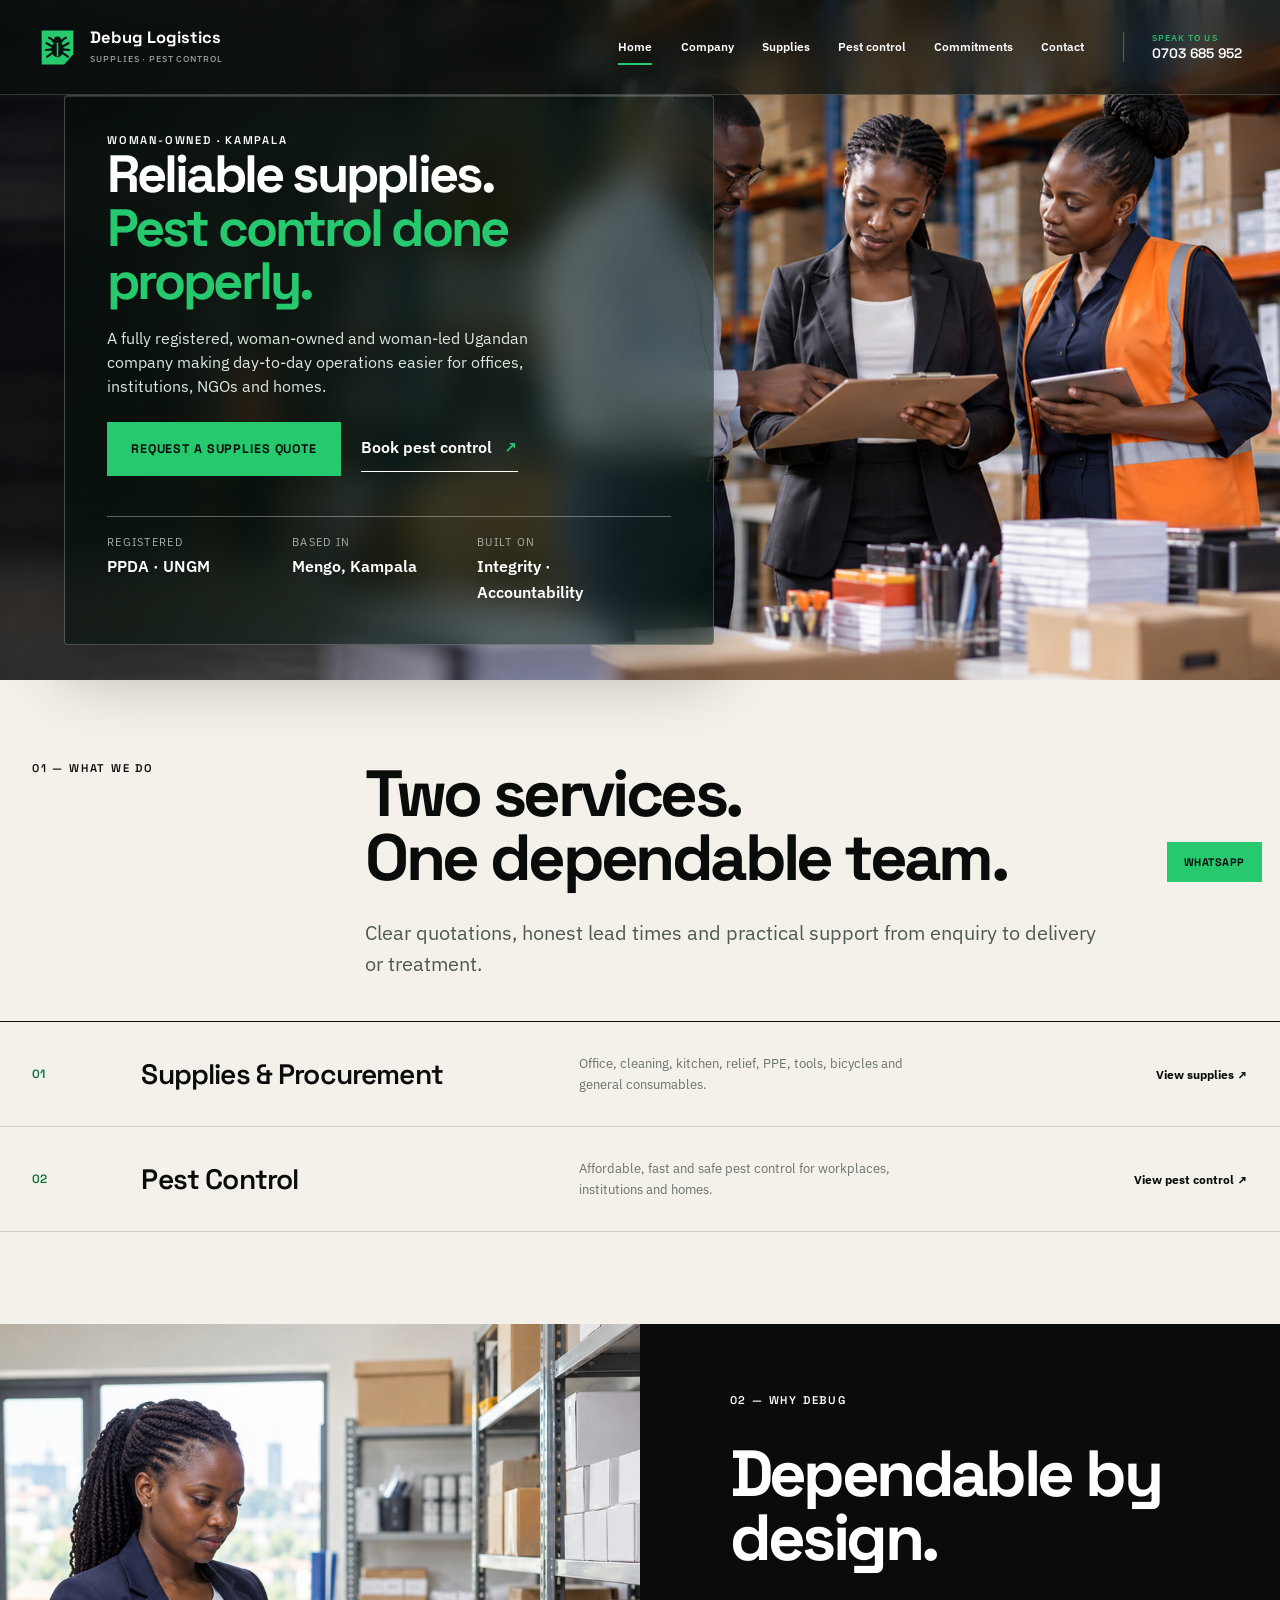
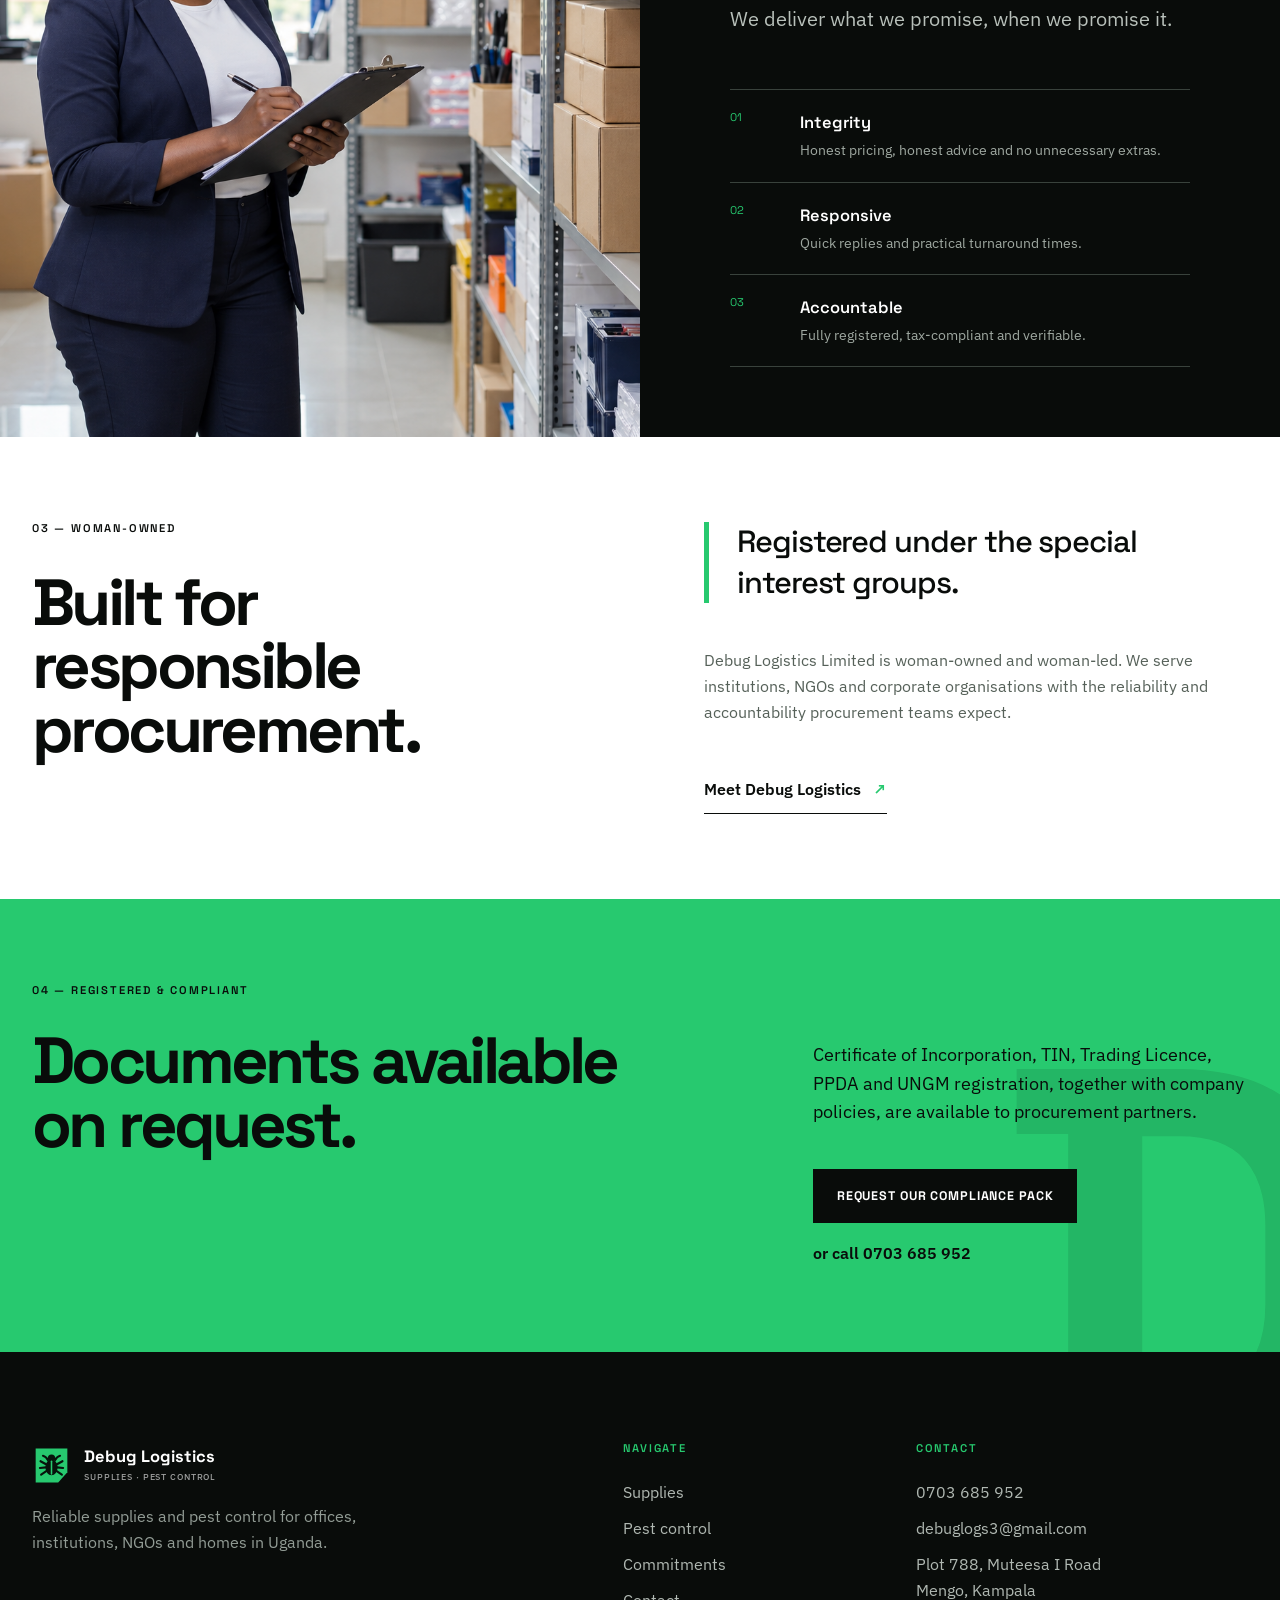
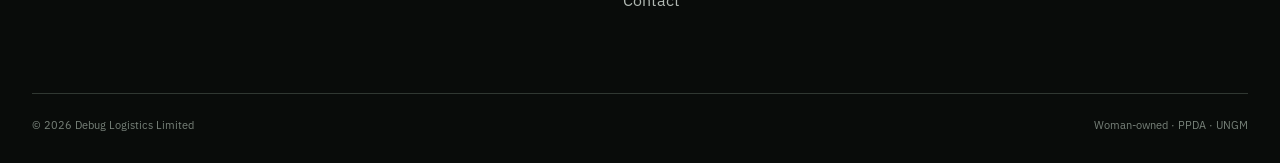
==== commit c8dc40dc: "Update site with client-approved logistics content" ====
--- a/index.html
+++ b/index.html
@@ -1,18 +1,19 @@
-<!doctype html><html lang="en"><head><meta charset="utf-8"><meta name="viewport" content="width=device-width,initial-scale=1"><title>Debug Services | Pest Control in Kampala</title><meta name="description" content="Professional residential and commercial pest management in Kampala, Uganda."><meta name="theme-color" content="#090c0a"><link rel="icon" href="favicon.svg?v=pest-story-20261016"><link rel="stylesheet" href="assets/styles.css?v=pest-story-20261016"></head><body>
-<header class="site-header"><div class="container header-inner"><a class="brand" href="index.html" aria-label="Debug Services home"><span class="brand-mark">D</span><span class="brand-copy">Debug Services<small>Pest management · Kampala</small></span></a><button class="menu-toggle" aria-expanded="false" aria-label="Open navigation">Menu</button><nav class="nav" aria-label="Main navigation"><a class="active" href="index.html">Home</a><a href="about.html">Company</a><a href="supplies.html">Pest services</a><a href="process.html">Our standards</a><a href="contact.html">Contact</a></nav><a class="header-call" href="tel:+256703685952"><small>Speak to us</small>0703 685 952</a></div></header>
-<main>
-<section class="hero"><div class="hero-photo"><img src="assets/images/debug-services-hero.png" alt="Pest-control technician treating a Kampala home"></div><div class="hero-block"><p class="issue-label">Debug Services · Kampala</p><h1>Serious pest<br>control.<br><span>Handled properly.</span></h1><p>Careful pest treatment for Kampala homes and businesses.</p><div class="hero-actions"><a class="button" href="contact.html#quote">Request a visit</a><a class="plain-link" href="supplies.html">Explore services <span>↗</span></a></div></div></section>
-
-<section class="dispatch" id="pests"><div class="container dispatch-grid"><p class="section-index">01 — THE PESTS</p><div><h2>Pests we handle.</h2><p class="intro">From kitchen cracks to roof spaces, we find where they hide.</p></div></div><div class="container pest-gallery">
-<a class="pest-card reveal" href="supplies.html#cockroaches"><span class="pest-card-image"><img src="assets/images/pest-cockroach.webp" alt="" loading="lazy"></span><span class="pest-card-body"><small>01 / KITCHENS</small><strong>Cockroaches</strong><span>Seen one after dark? We look for the source.</span><b>See the approach ↗</b></span></a>
-<a class="pest-card reveal" href="supplies.html#rodents"><span class="pest-card-image"><img src="assets/images/pest-rat.webp" alt="" loading="lazy"></span><span class="pest-card-body"><small>02 / ROOF SPACES</small><strong>Rats &amp; mice</strong><span>Scratching or droppings? We trace their routes.</span><b>See the approach ↗</b></span></a>
-<a class="pest-card reveal" href="supplies.html#bedbugs"><span class="pest-card-image"><img src="assets/images/pest-bed-bug.webp" alt="" loading="lazy"></span><span class="pest-card-body"><small>03 / BEDROOMS</small><strong>Bed bugs</strong><span>Marks near bedding? We inspect their hiding places.</span><b>See the approach ↗</b></span></a>
-</div><div class="container pest-more"><span>Termites, ants or something else?</span><a class="plain-link" href="supplies.html">Explore all pest services <span>↗</span></a></div></section>
-
-<section class="field-note"><div class="field-image"><img src="assets/images/technician-inspection.webp" alt="Technician inspecting a kitchen cabinet base for pest entry points" loading="lazy"></div><div class="field-copy reveal"><p class="section-index">02 — ON THE VISIT</p><h2>We look where pests live.</h2><p class="intro">The first step is finding the cause, not just the pest you saw.</p><ol><li><span>01</span><div><b>Inspect</b><p>Find activity and entry points.</p></div></li><li><span>02</span><div><b>Treat</b><p>Choose the right method for the site.</p></div></li><li><span>03</span><div><b>Prevent</b><p>Help keep pests from returning.</p></div></li></ol></div></section>
-
-<section class="standards"><div class="container"><div class="standards-title"><p class="section-index">03 — OUR STANDARD</p><h2>Respect for your space.</h2></div><div class="standards-body"><blockquote>Safety and integrity guide every visit.</blockquote><p>Our team follows clear procedures for conduct, protective equipment and chemical handling.</p><a class="plain-link" href="process.html">Our standards <span>↗</span></a></div></div></section>
-
-<section class="response"><div class="response-word" aria-hidden="true">24</div><div class="container response-grid"><div><p class="section-index">04 — RAPID RESPONSE</p><h2>Need help with pests?</h2></div><div><p>Tell us the issue and location. We'll respond within 24 hours.</p><a class="button button-dark" href="contact.html#quote">Send a request</a><a class="response-phone" href="tel:+256703685952">or call 0703 685 952</a></div></div></section>
-</main>
-<footer class="site-footer"><div class="container footer-main"><div><a class="brand" href="index.html"><span class="brand-mark">D</span><span class="brand-copy">Debug Services<small>A trade name of Debug Logistics Inc.</small></span></a><p>Professional pest management for homes and businesses in Kampala, Uganda.</p></div><div><p class="footer-label">Navigate</p><a href="about.html">Company</a><a href="supplies.html">Pest services</a><a href="process.html">Our standards</a></div><div><p class="footer-label">Contact</p><a href="tel:+256703685952">0703 685 952</a><a href="mailto:debuglogs3@gmail.com">debuglogs3@gmail.com</a><p>Kampala, Uganda</p></div></div><div class="container footer-bottom"><span>© <span data-year></span> Debug Logistics Inc.</span><span>Safety · Integrity · Accountability</span></div></footer><a class="whatsapp-float" href="https://wa.me/256703685952" aria-label="Chat on WhatsApp">WhatsApp</a><script src="assets/script.js?v=pest-story-20261016"></script></body></html>
+<!doctype html>
+<html lang="en">
+<head>
+  <meta charset="utf-8"><meta name="viewport" content="width=device-width,initial-scale=1">
+  <title>Debug Logistics Limited | Supplies &amp; Pest Control in Kampala</title>
+  <meta name="description" content="Reliable supplies, procurement and pest control for offices, institutions, NGOs and homes in Uganda.">
+  <meta name="theme-color" content="#090c0a"><link rel="icon" href="favicon.svg?v=debug-logistics-20261104"><link rel="stylesheet" href="assets/styles.css?v=debug-logistics-20261104">
+</head>
+<body>
+  <header class="site-header"></header>
+  <main>
+    <section class="hero"><div class="hero-photo"><img src="assets/images/hero-supply-team.png" alt="Debug Logistics team preparing supplies for delivery"></div><div class="hero-block"><p class="issue-label">Woman-owned · Kampala</p><h1>Reliable supplies.<br><span>Pest control done properly.</span></h1><p>A fully registered, woman-owned and woman-led Ugandan company making day-to-day operations easier for offices, institutions, NGOs and homes.</p><div class="hero-actions"><a class="button" href="contact/?enquiry=supplies#quote">Request a supplies quote</a><a class="plain-link" href="contact/?enquiry=pest-control#quote">Book pest control <span>↗</span></a></div><dl class="hero-facts"><div><dt>Registered</dt><dd>PPDA · UNGM</dd></div><div><dt>Based in</dt><dd>Mengo, Kampala</dd></div><div><dt>Built on</dt><dd>Integrity · Accountability</dd></div></dl></div></section>
+    <section class="dispatch"><div class="container dispatch-grid"><p class="section-index">01 — WHAT WE DO</p><div><h2>Two services.<br>One dependable team.</h2><p class="intro">Clear quotations, honest lead times and practical support from enquiry to delivery or treatment.</p></div></div><div class="service-ledger"><a href="supplies/"><span>01</span><strong>Supplies &amp; Procurement</strong><em>Office, cleaning, kitchen, relief, PPE, tools, bicycles and general consumables.</em><b>View supplies ↗</b></a><a href="pest-control/"><span>02</span><strong>Pest Control</strong><em>Affordable, fast and safe pest control for workplaces, institutions and homes.</em><b>View pest control ↗</b></a></div></section>
+    <section class="field-note"><div class="field-image"><img src="assets/images/procurement-stockroom.png" alt="Organised stockroom with general supplies ready for procurement and delivery" loading="lazy"></div><div class="field-copy reveal"><p class="section-index">02 — WHY DEBUG</p><h2>Dependable by design.</h2><p class="intro">We deliver what we promise, when we promise it.</p><ol><li><span>01</span><div><b>Integrity</b><p>Honest pricing, honest advice and no unnecessary extras.</p></div></li><li><span>02</span><div><b>Responsive</b><p>Quick replies and practical turnaround times.</p></div></li><li><span>03</span><div><b>Accountable</b><p>Fully registered, tax-compliant and verifiable.</p></div></li></ol></div></section>
+    <section class="standards"><div class="container"><div class="standards-title"><p class="section-index">03 — WOMAN-OWNED</p><h2>Built for responsible procurement.</h2></div><div class="standards-body"><blockquote>Registered under the special interest groups.</blockquote><p>Debug Logistics Limited is woman-owned and woman-led. We serve institutions, NGOs and corporate organisations with the reliability and accountability procurement teams expect.</p><a class="plain-link" href="about/">Meet Debug Logistics <span>↗</span></a></div></div></section>
+    <section class="response"><div class="response-word" aria-hidden="true">D</div><div class="container response-grid"><div><p class="section-index">04 — REGISTERED &amp; COMPLIANT</p><h2>Documents available on request.</h2></div><div><p>Certificate of Incorporation, TIN, Trading Licence, PPDA and UNGM registration, together with company policies, are available to procurement partners.</p><a class="button button-dark" href="contact/?enquiry=compliance#quote">Request our compliance pack</a><a class="response-phone" href="tel:+256703685952">or call 0703 685 952</a></div></div></section>
+  </main>
+  <footer class="site-footer"><div class="container footer-main"><div><a class="brand" href="./"><span class="brand-mark">D</span><span class="brand-copy">Debug Logistics<small>Supplies · Pest control</small></span></a><p>Reliable supplies and pest control for offices, institutions, NGOs and homes in Uganda.</p></div><div><p class="footer-label">Navigate</p><a href="supplies/">Supplies</a><a href="pest-control/">Pest control</a><a href="process/">Commitments</a><a href="contact/">Contact</a></div><div><p class="footer-label">Contact</p><a href="tel:+256703685952">0703 685 952</a><a href="mailto:debuglogs3@gmail.com">debuglogs3@gmail.com</a><p>Plot 788, Muteesa I Road<br>Mengo, Kampala</p></div></div><div class="container footer-bottom"><span>© <span data-year></span> Debug Logistics Limited</span><span>Woman-owned · PPDA · UNGM</span></div></footer><a class="whatsapp-float" href="https://wa.me/256703685952" aria-label="Chat with Debug Logistics on WhatsApp">WhatsApp</a><script src="assets/script.js?v=debug-logistics-20261104"></script>
+</body></html>
--- a/assets/styles.css
+++ b/assets/styles.css
@@ -153,12 +153,8 @@
 .pest-gallery .reveal:nth-child(3){transition-delay:.2s}
 @media (prefers-reduced-motion:no-preference){
   .hero-photo img{animation:hero-breathe 18s ease-in-out infinite alternate}
-  .pest-card-image img{animation:pest-drift 5.5s ease-in-out infinite alternate}
-  .pest-card:nth-child(2) .pest-card-image img{animation-delay:-2s}
-  .pest-card:nth-child(3) .pest-card-image img{animation-delay:-3.5s}
 }
 @keyframes hero-breathe{to{transform:scale(1.035)}}
-@keyframes pest-drift{to{transform:translateY(-8px)}}
 @media(max-width:980px){
   .pest-gallery{gap:12px}
   .pest-card-image{height:205px}
@@ -198,3 +194,156 @@
   html.motion-ready .reveal{opacity:1;transform:none;transition:none}
   .hero-photo img,.pest-card-image img{animation:none}
 }
+
+/* The remaining pages continue the field-journal story. */
+.about-hero,.method-hero{padding:158px 0 76px;background:#0a110d;color:#fff}
+.about-hero-grid,.method-hero-grid{display:grid;grid-template-columns:.88fr 1.12fr;gap:clamp(35px,7vw,110px);align-items:center}
+.about-hero h1,.method-hero h1{font-size:clamp(3.25rem,5.5vw,6rem);line-height:1.02}
+.about-hero-copy>p:last-child,.method-hero-grid>div>p:last-child{max-width:540px;margin:28px 0 0;color:#b8c6bb;font-size:1.08rem}
+.about-hero figure,.method-hero figure{position:relative;height:500px;margin:0;overflow:hidden}
+.about-hero figure img,.method-hero figure img{object-position:center}
+.about-hero figcaption,.method-hero figcaption{position:absolute;right:14px;bottom:14px;padding:7px 10px;background:rgba(5,16,10,.72);color:#e2eee5;font-size:.65rem;letter-spacing:.08em;text-transform:uppercase}
+.company-story{padding:108px 0 112px;background:var(--paper)}
+.company-story-grid{display:grid;grid-template-columns:.32fr 1fr;gap:6vw}
+.company-story h2{margin:0 0 30px}
+.company-story .intro{max-width:830px;margin:0;color:#27362c}
+.company-story-grid>div>p:last-child{max-width:720px;margin-top:22px;color:#5c685e}
+.company-field{display:grid;grid-template-columns:1.06fr .94fr;min-height:560px;background:#0a110d;color:#fff}
+.company-field-image{min-height:560px;overflow:hidden}
+.company-field-image img{object-position:52% center}
+.company-field-copy{display:flex;flex-direction:column;align-items:flex-start;justify-content:center;padding:68px clamp(34px,7vw,110px)}
+.company-field-copy h2{margin:25px 0 24px}
+.company-field-copy>p:not(.section-index){max-width:470px;color:#becac0;font-size:1.08rem}
+.company-field-copy .plain-link{margin-top:20px}
+.company-values{padding:105px 0 112px;background:#fff}
+.company-values-head{display:grid;grid-template-columns:.32fr 1fr;gap:6vw;align-items:start;margin-bottom:50px}
+.company-values-head h2{margin:0}
+.company-values-list{display:grid;grid-template-columns:repeat(3,minmax(0,1fr));border-top:1px solid #89988c}
+.company-values-list article{padding:32px 35px 0 0}
+.company-values-list article+article{padding-left:35px;border-left:1px solid #d1d9d1}
+.company-values-list article>span,.method-steps article>span,.policy-grid article>span{color:#0c8c4d;font:600 .75rem var(--display);letter-spacing:.1em}
+.company-values-list h3{margin:32px 0 12px}
+.company-values-list p{max-width:320px;color:#59665d}
+.method-hero-grid{grid-template-columns:.94fr 1.06fr}
+.method-hero figure{height:470px}
+.method-hero figure img{object-position:46% center}
+.method-sequence{padding:105px 0;background:var(--paper)}
+.method-sequence .container{display:grid;grid-template-columns:.75fr 1.25fr;gap:9vw}
+.method-sequence-head h2{margin:28px 0 0}
+.method-steps{border-top:1px solid #9eaaa0}
+.method-steps article{display:grid;grid-template-columns:66px 1fr;gap:18px;padding:25px 0 27px;border-bottom:1px solid #c6d0c7}
+.method-steps h3{margin:0 0 7px;font-size:1.38rem}
+.method-steps p{max-width:540px;margin:0;color:#536057}
+.policy-section{padding:100px 0 110px;background:#fff}
+.policy-head{display:grid;grid-template-columns:.75fr 1.25fr;gap:9vw;align-items:start;margin-bottom:50px}
+.policy-head h2{margin:0}
+.policy-grid{display:grid;grid-template-columns:repeat(4,minmax(0,1fr));border-top:1px solid #859587}
+.policy-grid article{padding:30px 22px 0 0}
+.policy-grid article+article{padding-left:22px;border-left:1px solid #d2dad3}
+.policy-grid h3{margin:28px 0 12px;font-size:1.28rem}
+.policy-grid p{margin:0;color:#56625a;font-size:.92rem}
+.method-cta{padding:83px 0;background:#0c713d;color:#fff}
+.method-cta-inner{display:flex;justify-content:space-between;align-items:end;gap:25px}
+.method-cta h2{margin:18px 0 0;font-size:clamp(2.6rem,4.5vw,5rem)}
+.method-cta .button{background:#fff}
+.contact-hero{position:relative;overflow:hidden;padding:165px 0 75px;background:#deeadf;color:#08120b}
+.contact-hero-grid{position:relative;display:grid;grid-template-columns:1.05fr .95fr;align-items:end;min-height:340px}
+.contact-hero h1{font-size:clamp(3.6rem,6.5vw,7rem)}
+.contact-hero-grid>div>p:last-child{max-width:470px;margin:25px 0 0;color:#344b3a;font-size:1.12rem}
+.contact-hero-grid>img{justify-self:end;width:min(100%,520px);height:335px;object-fit:contain;filter:drop-shadow(0 25px 18px rgba(16,40,21,.2));transform:translateY(45px)}
+.spotter{padding:64px 0 80px;background:#fff}
+.spotter-head{display:flex;justify-content:space-between;align-items:start;gap:35px;margin-bottom:30px}
+.spotter-head>p:last-child{max-width:500px;margin:0;color:#576259}
+.spotter-options{display:grid;grid-template-columns:repeat(3,minmax(0,1fr));border-top:1px solid #8d9b90}
+.spotter-options a{display:grid;grid-template-columns:94px 1fr auto;align-items:center;gap:15px;min-height:132px;padding:18px 15px 18px 0;border-bottom:1px solid #cbd5cb;transition:background .25s ease}
+.spotter-options a+a{padding-left:15px;border-left:1px solid #cbd5cb}
+.spotter-options a:hover,.spotter-options a:focus-visible{background:#eaf3e9}
+.spotter-options img{width:94px;height:90px;object-fit:contain}
+.spotter-options span{font:600 1rem var(--display)}
+.spotter-options b{color:#0c8c4d}
+.contact-section{padding:106px 0 120px;background:var(--paper);scroll-margin-top:94px}
+.contact-copy h2{margin:21px 0 26px}
+.contact-copy>p:not(.eyebrow){max-width:390px;color:#526057;font-size:1.05rem}
+.contact-list{margin-top:35px}
+.quote-form{box-shadow:0 18px 40px rgba(8,23,12,.06);scroll-margin-top:96px}
+.quote-form .button{border:0;cursor:pointer}
+.form-status:not(:empty){margin-top:18px;color:#0c6f3c}
+@media(max-width:980px){
+  .about-hero,.method-hero{padding:125px 0 70px}
+  .about-hero-grid,.method-hero-grid{gap:30px}
+  .about-hero figure,.method-hero figure{height:390px}
+  .company-story-grid,.company-values-head{grid-template-columns:.4fr 1fr}
+  .company-field-image{min-height:500px}
+  .company-field-copy{padding:50px 34px}
+  .method-sequence .container,.policy-head{gap:5vw}
+  .spotter-options a{grid-template-columns:70px 1fr;gap:8px}
+  .spotter-options img{width:70px}
+  .spotter-options b{display:none}
+}
+@media(max-width:700px){
+  .about-hero,.method-hero{padding:115px 0 35px}
+  .about-hero-grid,.method-hero-grid{grid-template-columns:1fr;gap:32px}
+  .about-hero h1,.method-hero h1{font-size:clamp(2.65rem,10vw,4rem)}
+  .about-hero-copy>p:last-child,.method-hero-grid>div>p:last-child{margin-top:18px;font-size:.98rem}
+  .about-hero figure,.method-hero figure{height:290px}
+  .company-story,.company-values,.method-sequence,.policy-section{padding:68px 0}
+  .company-story-grid,.company-values-head,.method-sequence .container,.policy-head{grid-template-columns:1fr;gap:20px}
+  .company-story h2,.company-values-head h2,.method-sequence-head h2{margin:0}
+  .company-field{grid-template-columns:1fr}
+  .company-field-image{min-height:0;height:280px}
+  .company-field-copy{padding:54px 24px}
+  .company-values-list,.policy-grid{grid-template-columns:1fr}
+  .company-values-list article,.company-values-list article+article,.policy-grid article,.policy-grid article+article{padding:23px 0;border-left:0;border-bottom:1px solid #d1d9d1}
+  .company-values-list h3,.policy-grid h3{margin:13px 0 8px}
+  .method-sequence-head{margin-bottom:15px}
+  .method-cta{padding:65px 0}
+  .method-cta-inner{align-items:flex-start;flex-direction:column}
+  .contact-hero{padding:115px 0 45px}
+  .contact-hero-grid{grid-template-columns:1fr;min-height:0}
+  .contact-hero h1{font-size:clamp(2.9rem,10vw,4.3rem)}
+  .contact-hero-grid>div>p:last-child{max-width:320px;font-size:.98rem}
+  .contact-hero-grid>img{position:absolute;right:-15px;bottom:-75px;width:135px;height:125px;opacity:.3;transform:none}
+  .spotter{padding:45px 0 56px}
+  .spotter-head{flex-direction:column;gap:10px}
+  .spotter-options{grid-template-columns:1fr}
+  .spotter-options a,.spotter-options a+a{grid-template-columns:76px 1fr auto;min-height:96px;padding:10px 3px;border-left:0}
+  .spotter-options img{width:76px;height:75px}
+  .spotter-options b{display:block}
+  .contact-section{padding:68px 0 80px}
+  .contact-grid{gap:50px}
+  .contact-copy h2{margin:16px 0}
+}
+
+/* Content expansion: the original visual system, extended to both service lines. */
+.supply-catalogue{padding:0 0 120px;background:var(--paper)}
+.category h3{margin:16px 0;font-size:clamp(1.45rem,2vw,2rem)}
+.category p{max-width:520px;color:#566159}
+.light-list{margin-top:30px;color:#c4cec7}
+.light-list li{border-color:#39423c}
+.five-values{grid-template-columns:repeat(5,1fr)}
+.five-values article,.five-values article+article{padding:32px 22px;border-left:1px solid #d1d9d1}
+.five-values article:first-child{border-left:0}
+.guarantee-note{margin-top:28px;padding:22px 0;border-top:1px solid #39423c;color:#c4cec7}
+.commitment-list{grid-template-columns:repeat(5,1fr)}
+.commitment-list article{padding-right:24px}
+.enquiry-options img{object-fit:cover;border-radius:2px}
+@media(min-width:981px) and (max-width:1180px){.site-header .header-inner{gap:20px}.site-header .nav{gap:16px}.nav a{font-size:.7rem}.brand-copy{font-size:.9rem}.header-call{padding-left:16px}}
+@media(max-width:980px){.five-values,.commitment-list{grid-template-columns:1fr 1fr}.five-values article,.five-values article+article{border-bottom:1px solid #d1d9d1}.supply-catalogue{padding-bottom:80px}}
+@media(max-width:580px){
+  body{width:100%;max-width:100%;overflow-x:hidden}
+  .site-header .header-inner{width:100%;padding-inline:16px;grid-template-columns:minmax(0,1fr) auto}
+  .site-header .brand{min-width:0}
+  .menu-toggle{display:block!important;position:absolute;right:16px;top:14px;justify-self:end}
+  .hero{padding-inline:14px}
+  .hero-block{width:100%;min-width:0;max-width:100%;padding:20px}
+  .hero h1{font-size:2.25rem}
+  .hero h1,.hero-block p,.dispatch-grid h2,.dispatch-grid p,.about-hero h1,.about-hero p,.method-hero h1,.method-hero p{max-width:100%;overflow-wrap:break-word}
+  .hero-actions{flex-direction:column;align-items:flex-start}
+  h2{font-size:1.9rem}
+  .about-hero h1,.method-hero h1{font-size:2.25rem}
+  .about-hero-grid>*,.method-hero-grid>*{min-width:0;max-width:100%}
+  .five-values,.commitment-list{grid-template-columns:1fr}
+  .five-values article,.five-values article+article{padding:24px 0;border-left:0}
+  .supply-catalogue{padding-bottom:60px}
+  .contact-hero-grid>img{object-fit:cover}
+}
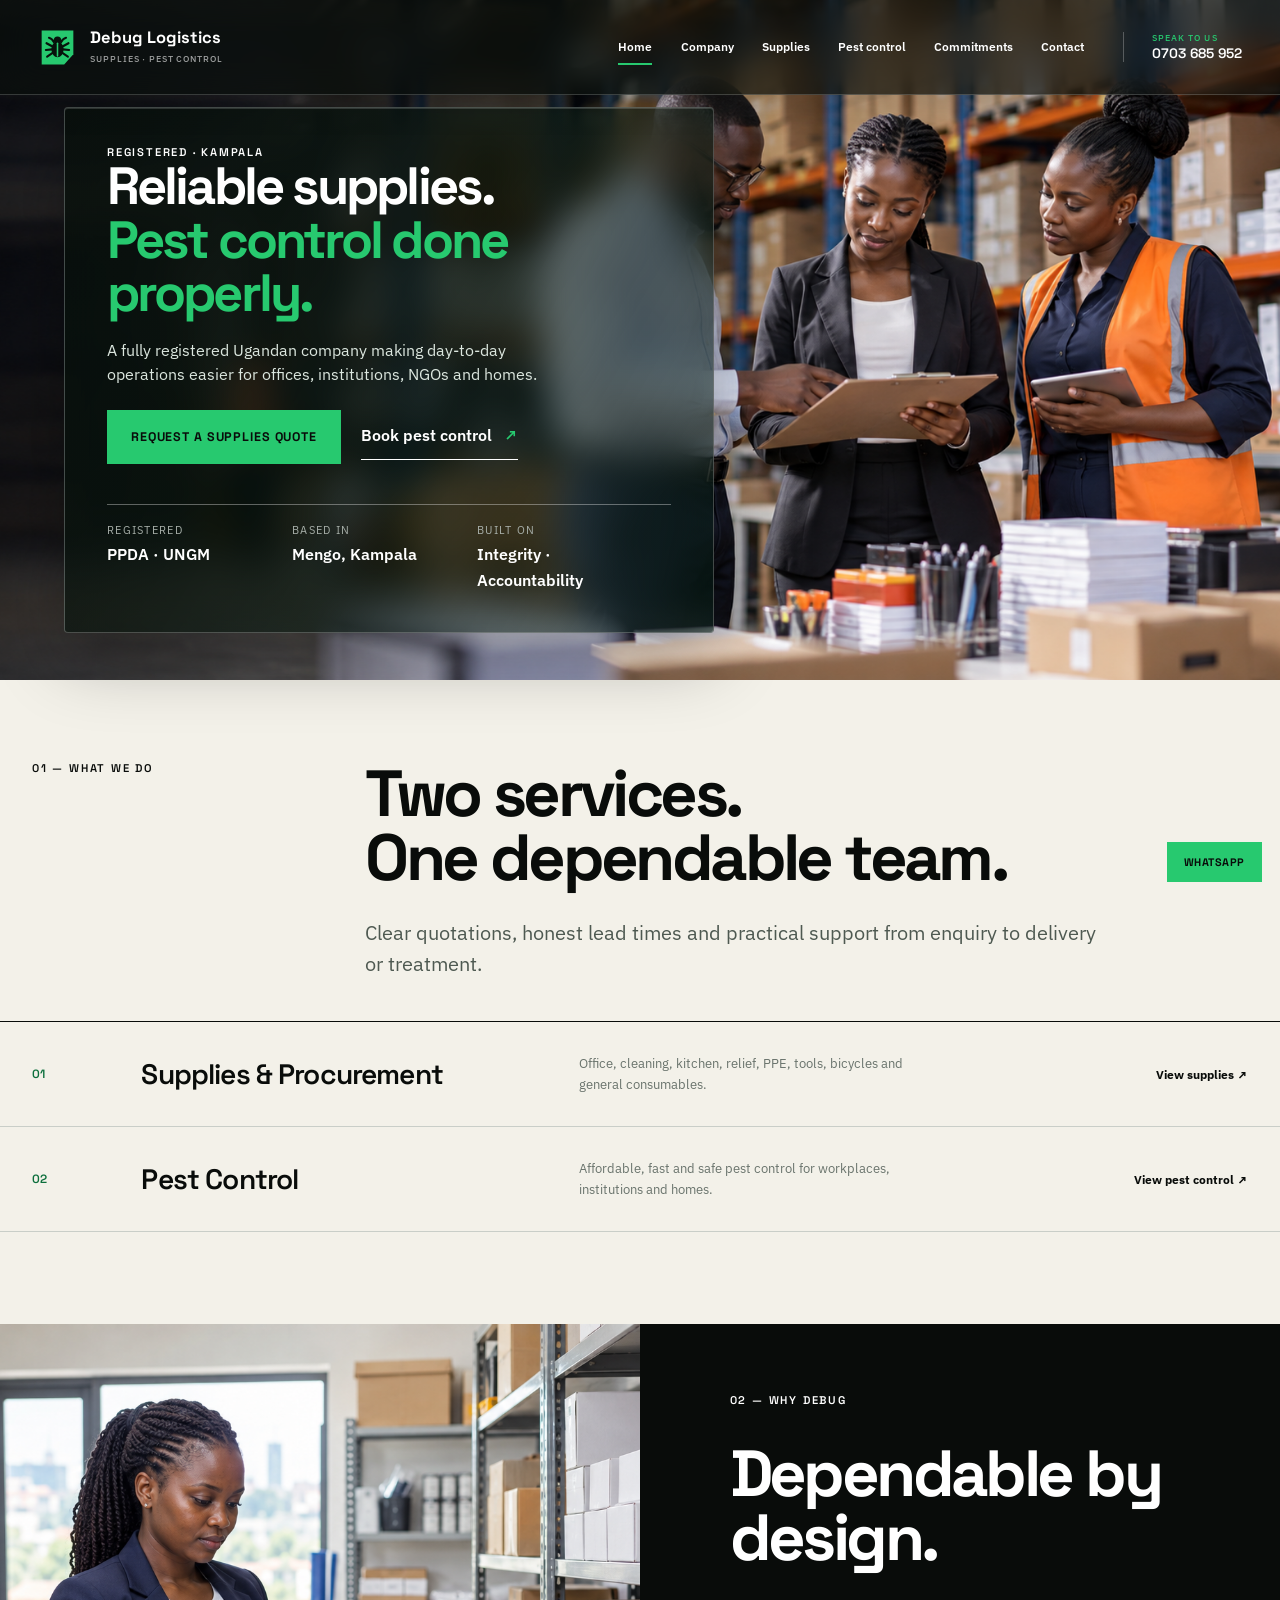
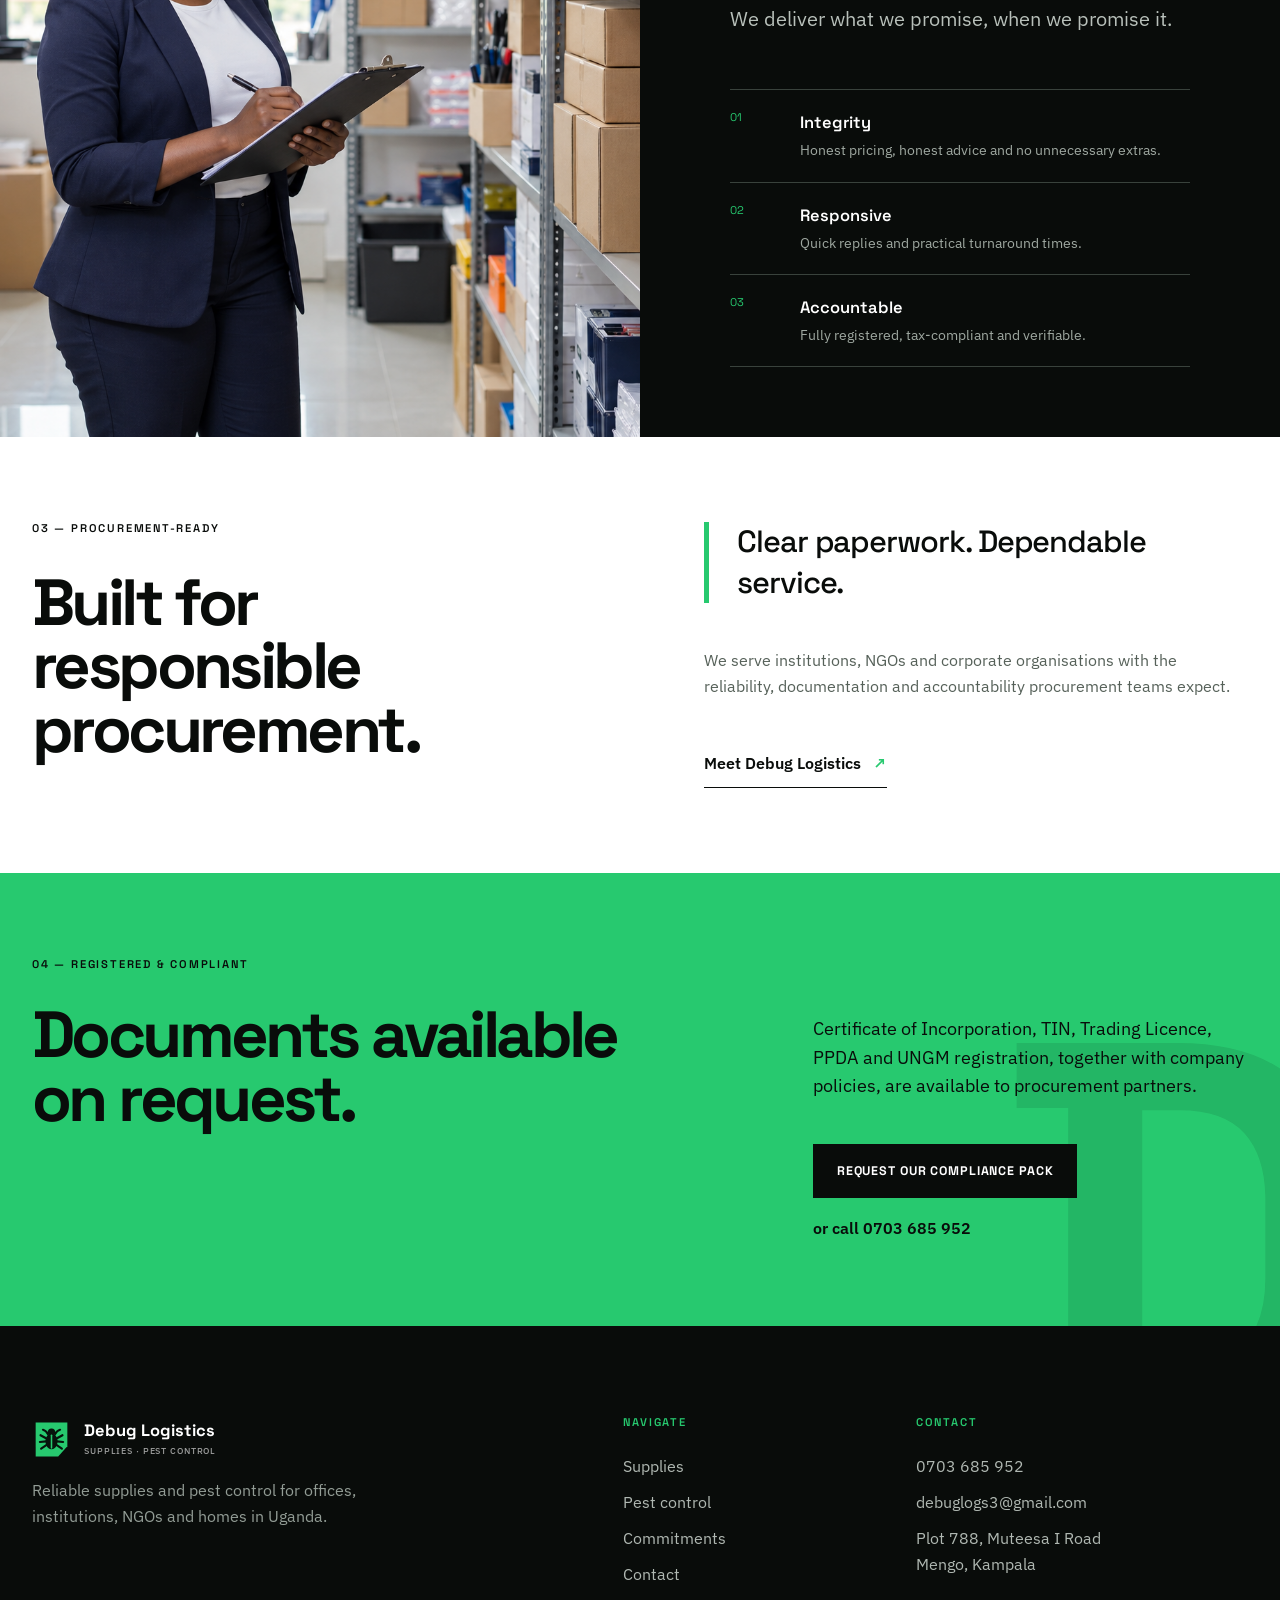
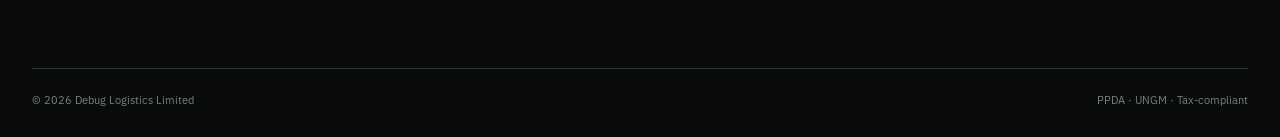
==== commit 7cbfe839: "Remove ownership references from site copy" ====
--- a/index.html
+++ b/index.html
@@ -9,11 +9,11 @@
 <body>
   <header class="site-header"></header>
   <main>
-    <section class="hero"><div class="hero-photo"><img src="assets/images/hero-supply-team.png" alt="Debug Logistics team preparing supplies for delivery"></div><div class="hero-block"><p class="issue-label">Woman-owned · Kampala</p><h1>Reliable supplies.<br><span>Pest control done properly.</span></h1><p>A fully registered, woman-owned and woman-led Ugandan company making day-to-day operations easier for offices, institutions, NGOs and homes.</p><div class="hero-actions"><a class="button" href="contact/?enquiry=supplies#quote">Request a supplies quote</a><a class="plain-link" href="contact/?enquiry=pest-control#quote">Book pest control <span>↗</span></a></div><dl class="hero-facts"><div><dt>Registered</dt><dd>PPDA · UNGM</dd></div><div><dt>Based in</dt><dd>Mengo, Kampala</dd></div><div><dt>Built on</dt><dd>Integrity · Accountability</dd></div></dl></div></section>
+    <section class="hero"><div class="hero-photo"><img src="assets/images/hero-supply-team.png" alt="Debug Logistics team preparing supplies for delivery"></div><div class="hero-block"><p class="issue-label">Registered · Kampala</p><h1>Reliable supplies.<br><span>Pest control done properly.</span></h1><p>A fully registered Ugandan company making day-to-day operations easier for offices, institutions, NGOs and homes.</p><div class="hero-actions"><a class="button" href="contact/?enquiry=supplies#quote">Request a supplies quote</a><a class="plain-link" href="contact/?enquiry=pest-control#quote">Book pest control <span>↗</span></a></div><dl class="hero-facts"><div><dt>Registered</dt><dd>PPDA · UNGM</dd></div><div><dt>Based in</dt><dd>Mengo, Kampala</dd></div><div><dt>Built on</dt><dd>Integrity · Accountability</dd></div></dl></div></section>
     <section class="dispatch"><div class="container dispatch-grid"><p class="section-index">01 — WHAT WE DO</p><div><h2>Two services.<br>One dependable team.</h2><p class="intro">Clear quotations, honest lead times and practical support from enquiry to delivery or treatment.</p></div></div><div class="service-ledger"><a href="supplies/"><span>01</span><strong>Supplies &amp; Procurement</strong><em>Office, cleaning, kitchen, relief, PPE, tools, bicycles and general consumables.</em><b>View supplies ↗</b></a><a href="pest-control/"><span>02</span><strong>Pest Control</strong><em>Affordable, fast and safe pest control for workplaces, institutions and homes.</em><b>View pest control ↗</b></a></div></section>
     <section class="field-note"><div class="field-image"><img src="assets/images/procurement-stockroom.png" alt="Organised stockroom with general supplies ready for procurement and delivery" loading="lazy"></div><div class="field-copy reveal"><p class="section-index">02 — WHY DEBUG</p><h2>Dependable by design.</h2><p class="intro">We deliver what we promise, when we promise it.</p><ol><li><span>01</span><div><b>Integrity</b><p>Honest pricing, honest advice and no unnecessary extras.</p></div></li><li><span>02</span><div><b>Responsive</b><p>Quick replies and practical turnaround times.</p></div></li><li><span>03</span><div><b>Accountable</b><p>Fully registered, tax-compliant and verifiable.</p></div></li></ol></div></section>
-    <section class="standards"><div class="container"><div class="standards-title"><p class="section-index">03 — WOMAN-OWNED</p><h2>Built for responsible procurement.</h2></div><div class="standards-body"><blockquote>Registered under the special interest groups.</blockquote><p>Debug Logistics Limited is woman-owned and woman-led. We serve institutions, NGOs and corporate organisations with the reliability and accountability procurement teams expect.</p><a class="plain-link" href="about/">Meet Debug Logistics <span>↗</span></a></div></div></section>
+    <section class="standards"><div class="container"><div class="standards-title"><p class="section-index">03 — PROCUREMENT-READY</p><h2>Built for responsible procurement.</h2></div><div class="standards-body"><blockquote>Clear paperwork. Dependable service.</blockquote><p>We serve institutions, NGOs and corporate organisations with the reliability, documentation and accountability procurement teams expect.</p><a class="plain-link" href="about/">Meet Debug Logistics <span>↗</span></a></div></div></section>
     <section class="response"><div class="response-word" aria-hidden="true">D</div><div class="container response-grid"><div><p class="section-index">04 — REGISTERED &amp; COMPLIANT</p><h2>Documents available on request.</h2></div><div><p>Certificate of Incorporation, TIN, Trading Licence, PPDA and UNGM registration, together with company policies, are available to procurement partners.</p><a class="button button-dark" href="contact/?enquiry=compliance#quote">Request our compliance pack</a><a class="response-phone" href="tel:+256703685952">or call 0703 685 952</a></div></div></section>
   </main>
-  <footer class="site-footer"><div class="container footer-main"><div><a class="brand" href="./"><span class="brand-mark">D</span><span class="brand-copy">Debug Logistics<small>Supplies · Pest control</small></span></a><p>Reliable supplies and pest control for offices, institutions, NGOs and homes in Uganda.</p></div><div><p class="footer-label">Navigate</p><a href="supplies/">Supplies</a><a href="pest-control/">Pest control</a><a href="process/">Commitments</a><a href="contact/">Contact</a></div><div><p class="footer-label">Contact</p><a href="tel:+256703685952">0703 685 952</a><a href="mailto:debuglogs3@gmail.com">debuglogs3@gmail.com</a><p>Plot 788, Muteesa I Road<br>Mengo, Kampala</p></div></div><div class="container footer-bottom"><span>© <span data-year></span> Debug Logistics Limited</span><span>Woman-owned · PPDA · UNGM</span></div></footer><a class="whatsapp-float" href="https://wa.me/256703685952" aria-label="Chat with Debug Logistics on WhatsApp">WhatsApp</a><script src="assets/script.js?v=debug-logistics-20261104"></script>
+  <footer class="site-footer"><div class="container footer-main"><div><a class="brand" href="./"><span class="brand-mark">D</span><span class="brand-copy">Debug Logistics<small>Supplies · Pest control</small></span></a><p>Reliable supplies and pest control for offices, institutions, NGOs and homes in Uganda.</p></div><div><p class="footer-label">Navigate</p><a href="supplies/">Supplies</a><a href="pest-control/">Pest control</a><a href="process/">Commitments</a><a href="contact/">Contact</a></div><div><p class="footer-label">Contact</p><a href="tel:+256703685952">0703 685 952</a><a href="mailto:debuglogs3@gmail.com">debuglogs3@gmail.com</a><p>Plot 788, Muteesa I Road<br>Mengo, Kampala</p></div></div><div class="container footer-bottom"><span>© <span data-year></span> Debug Logistics Limited</span><span>PPDA · UNGM · Tax-compliant</span></div></footer><a class="whatsapp-float" href="https://wa.me/256703685952" aria-label="Chat with Debug Logistics on WhatsApp">WhatsApp</a><script src="assets/script.js?v=debug-logistics-20261104"></script>
 </body></html>
